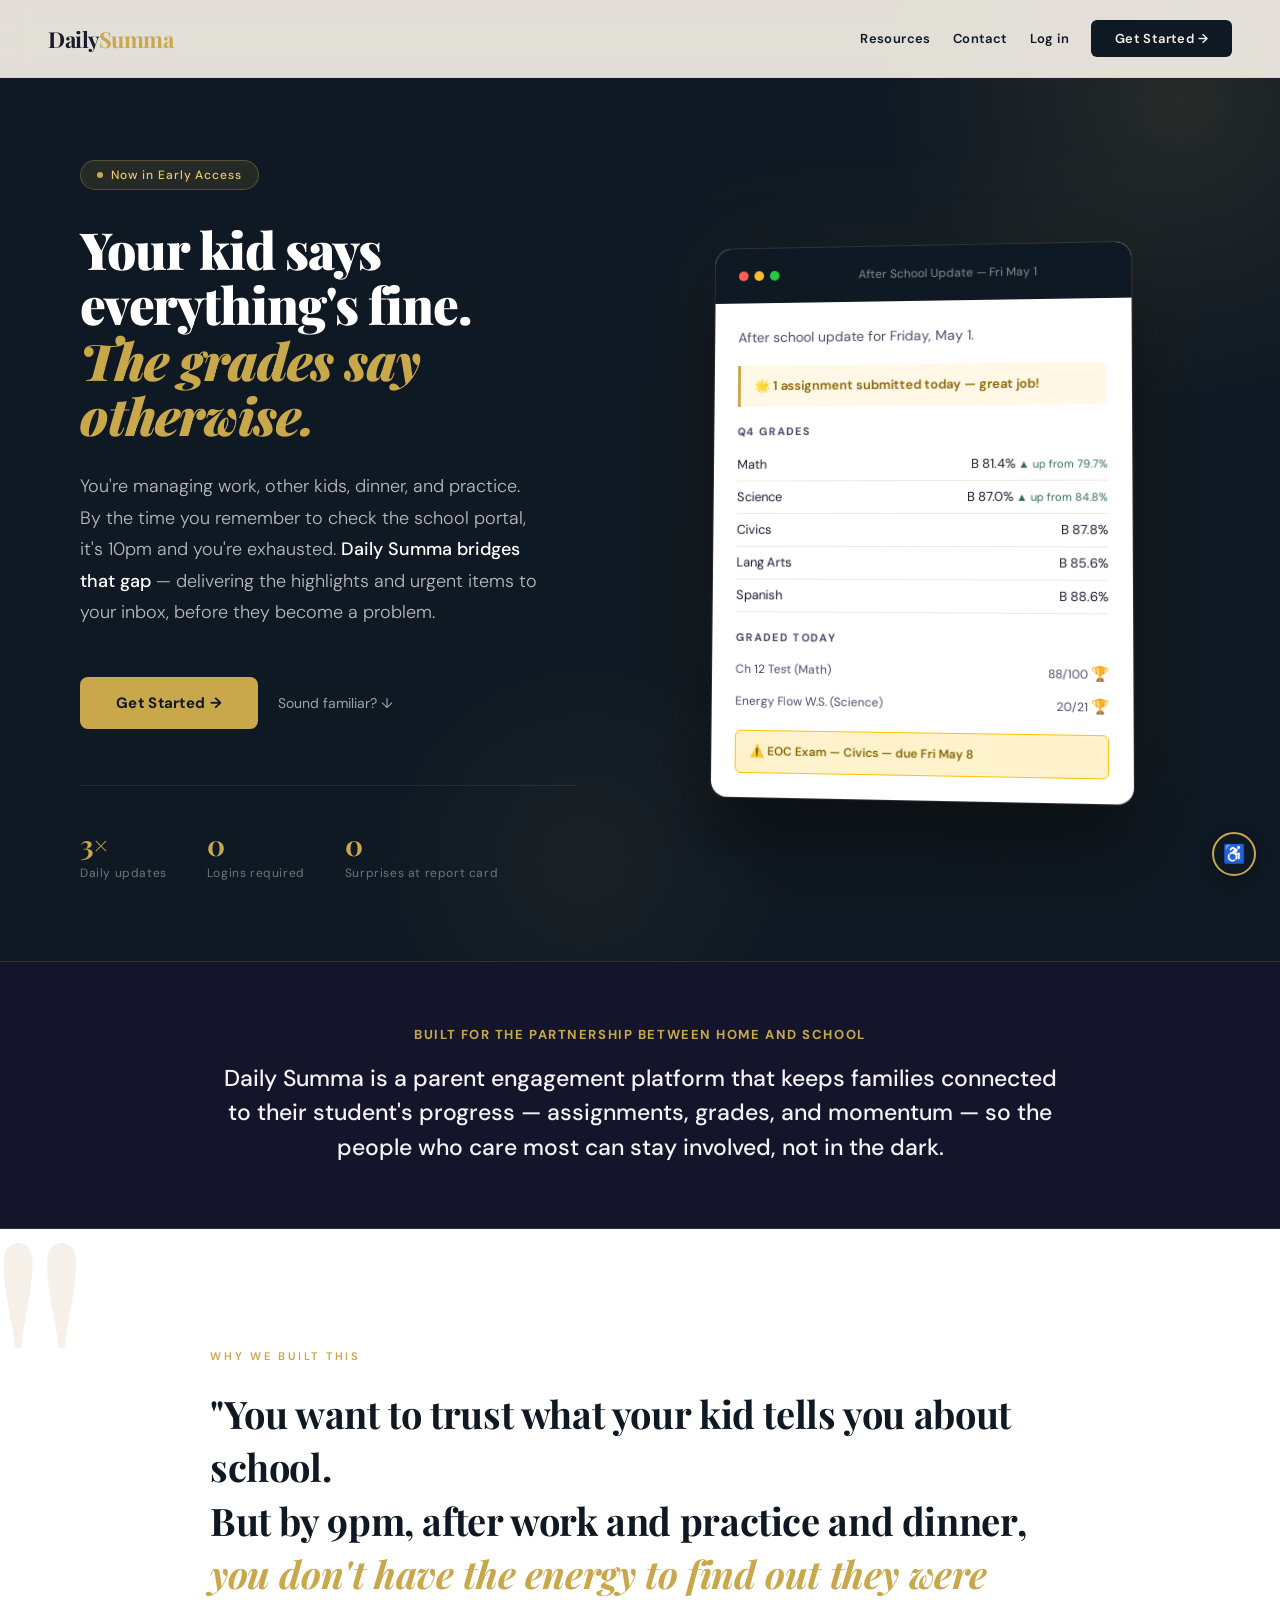
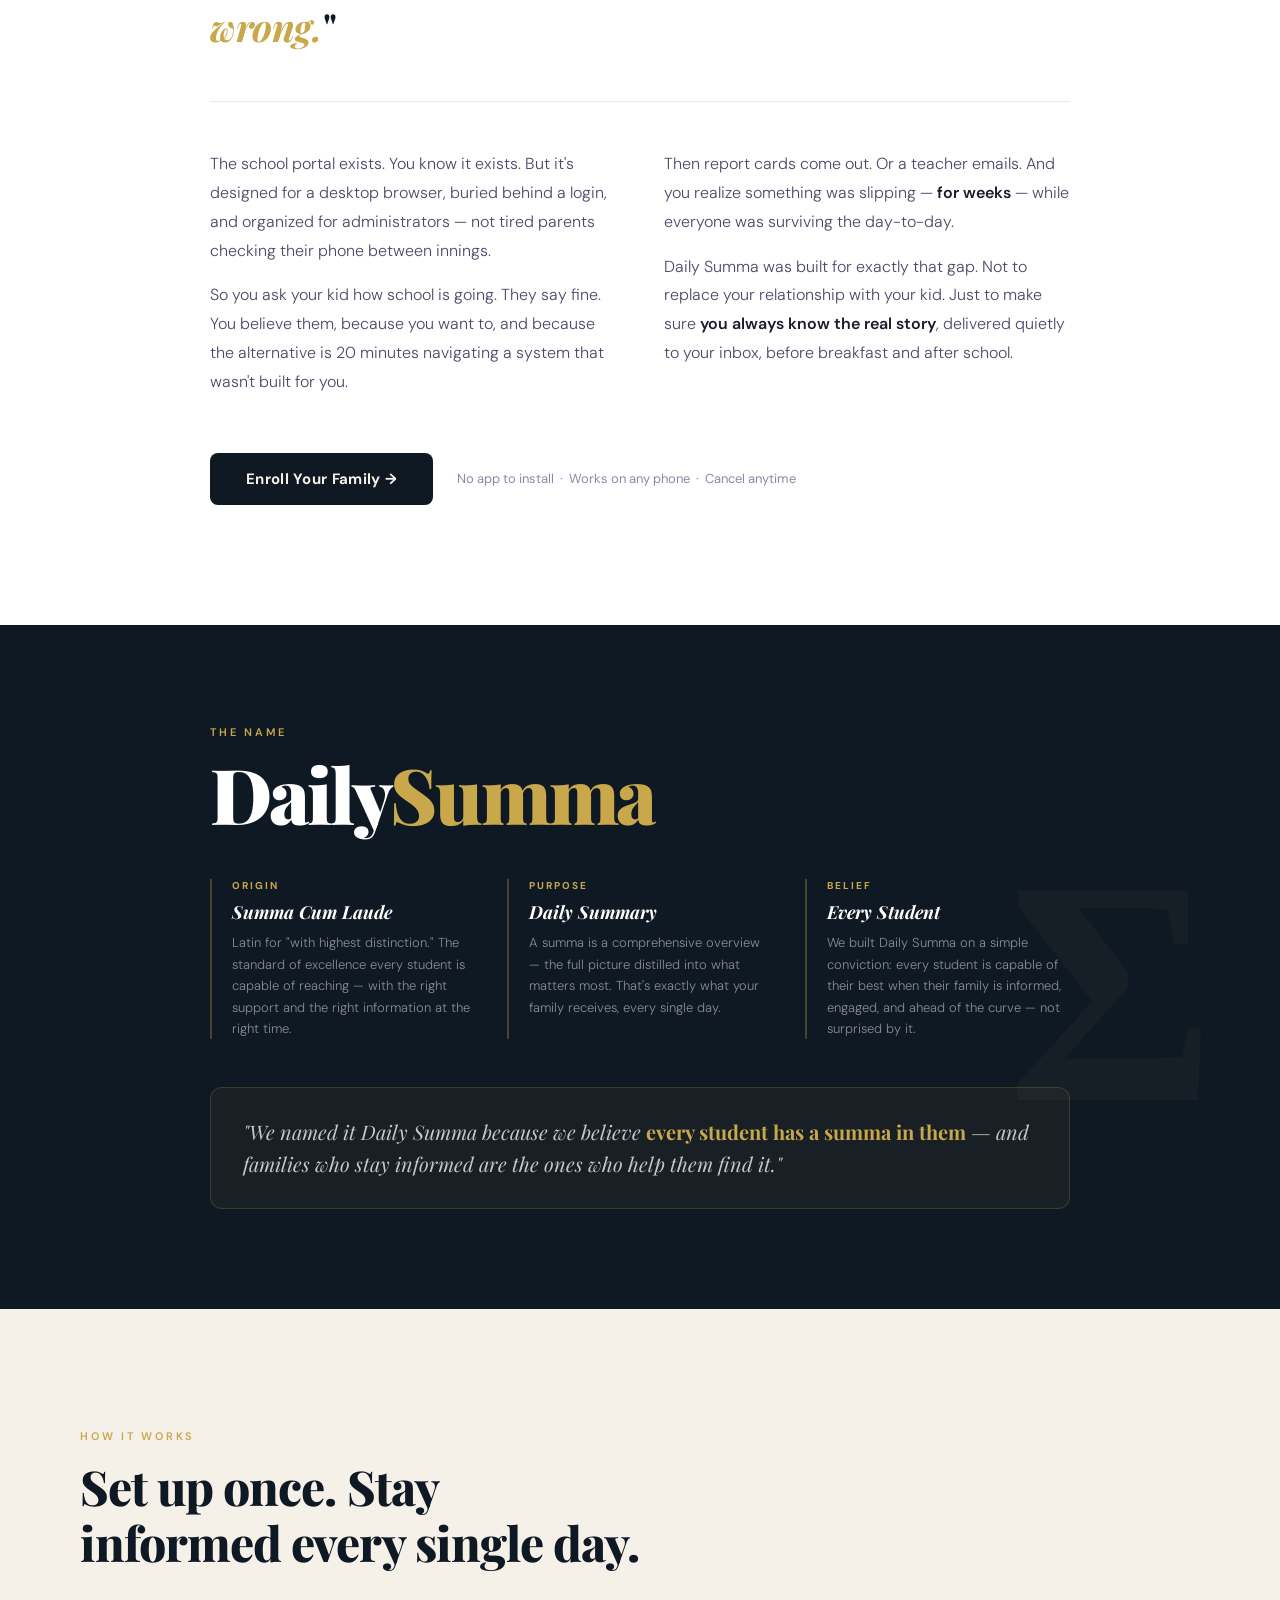
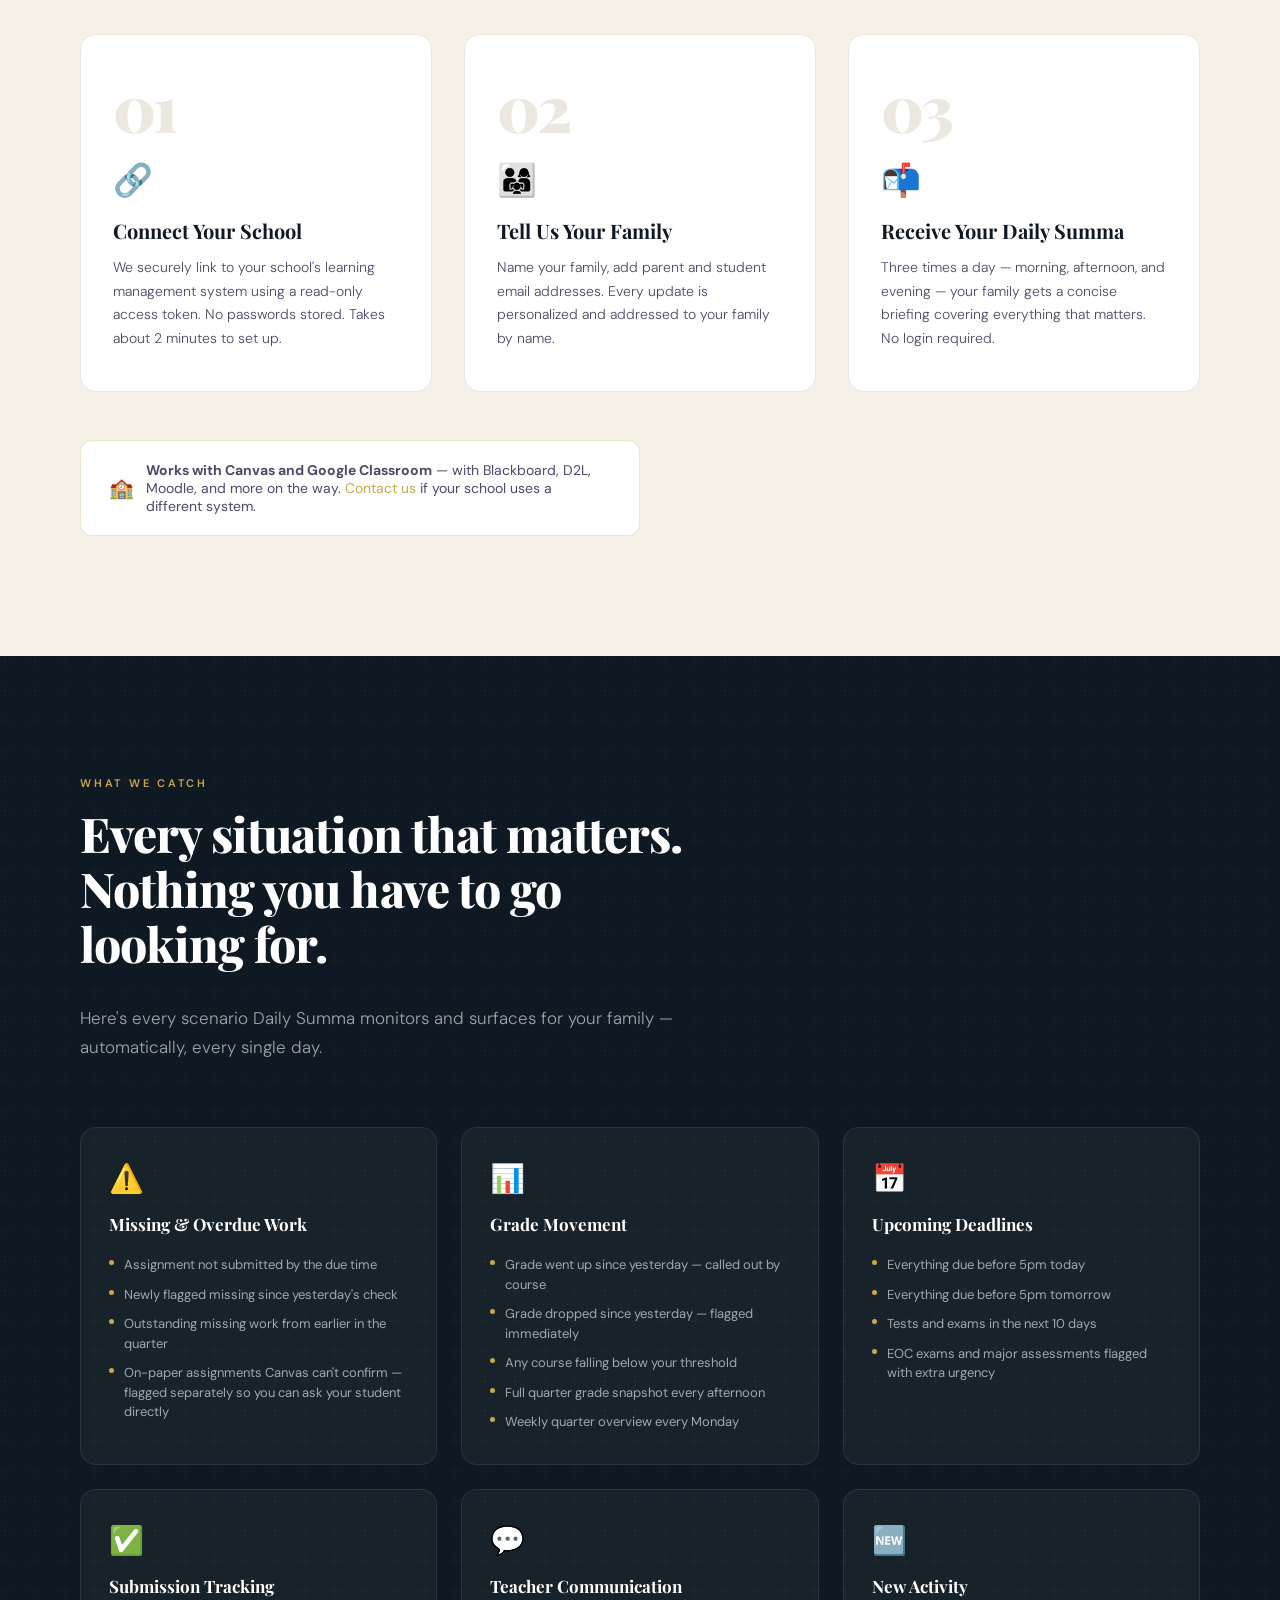
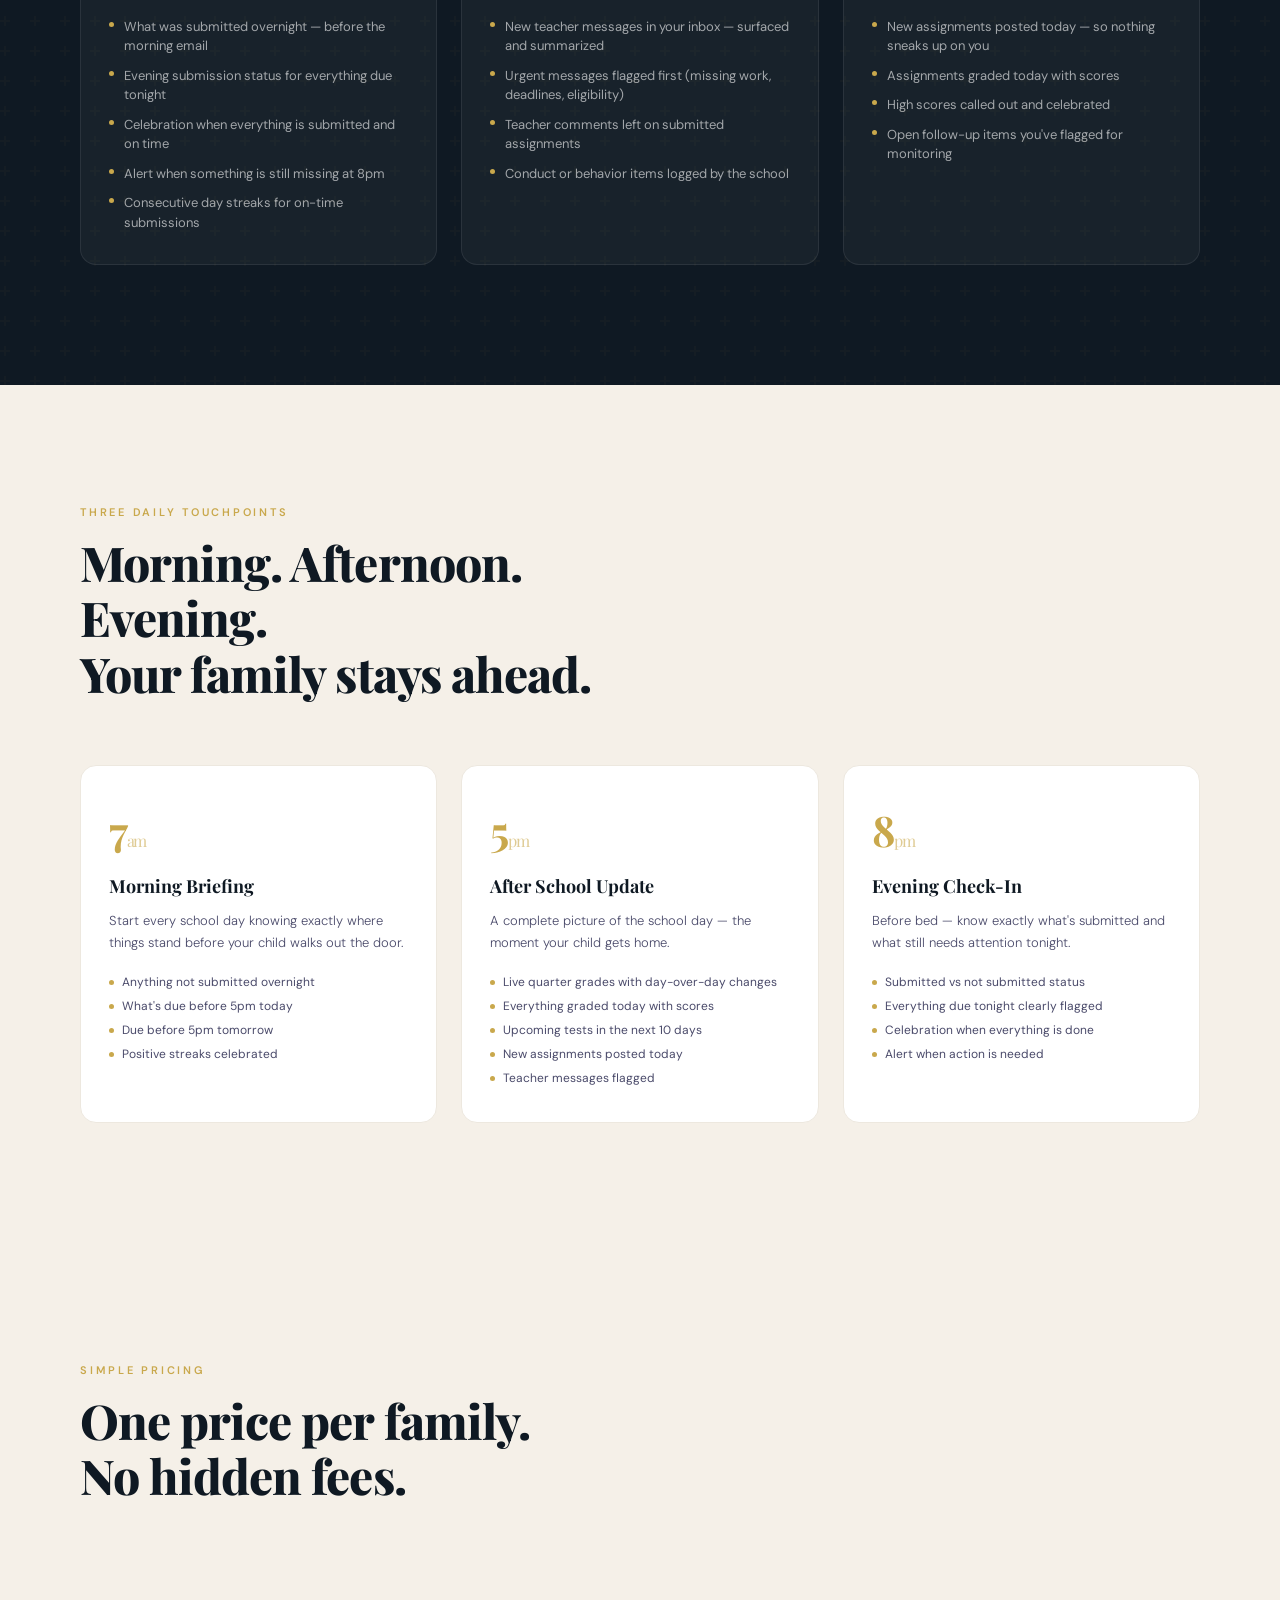
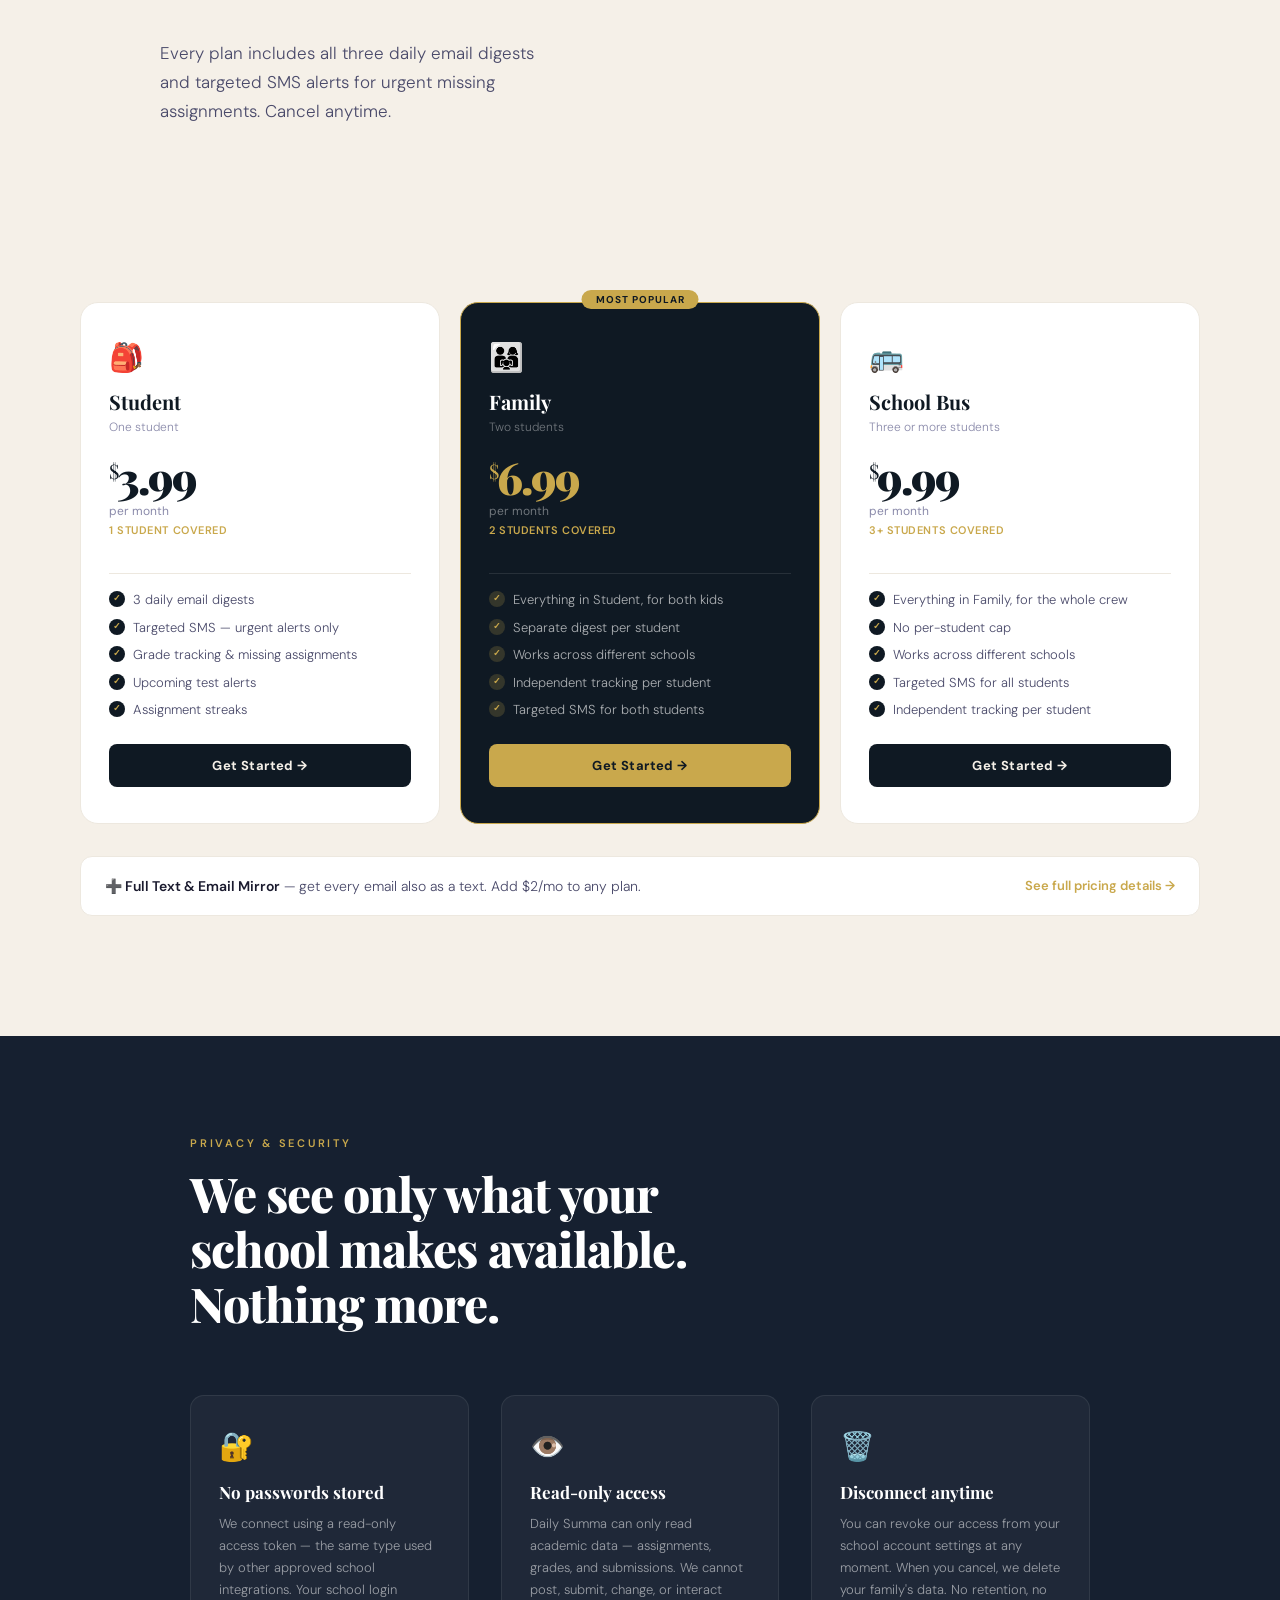
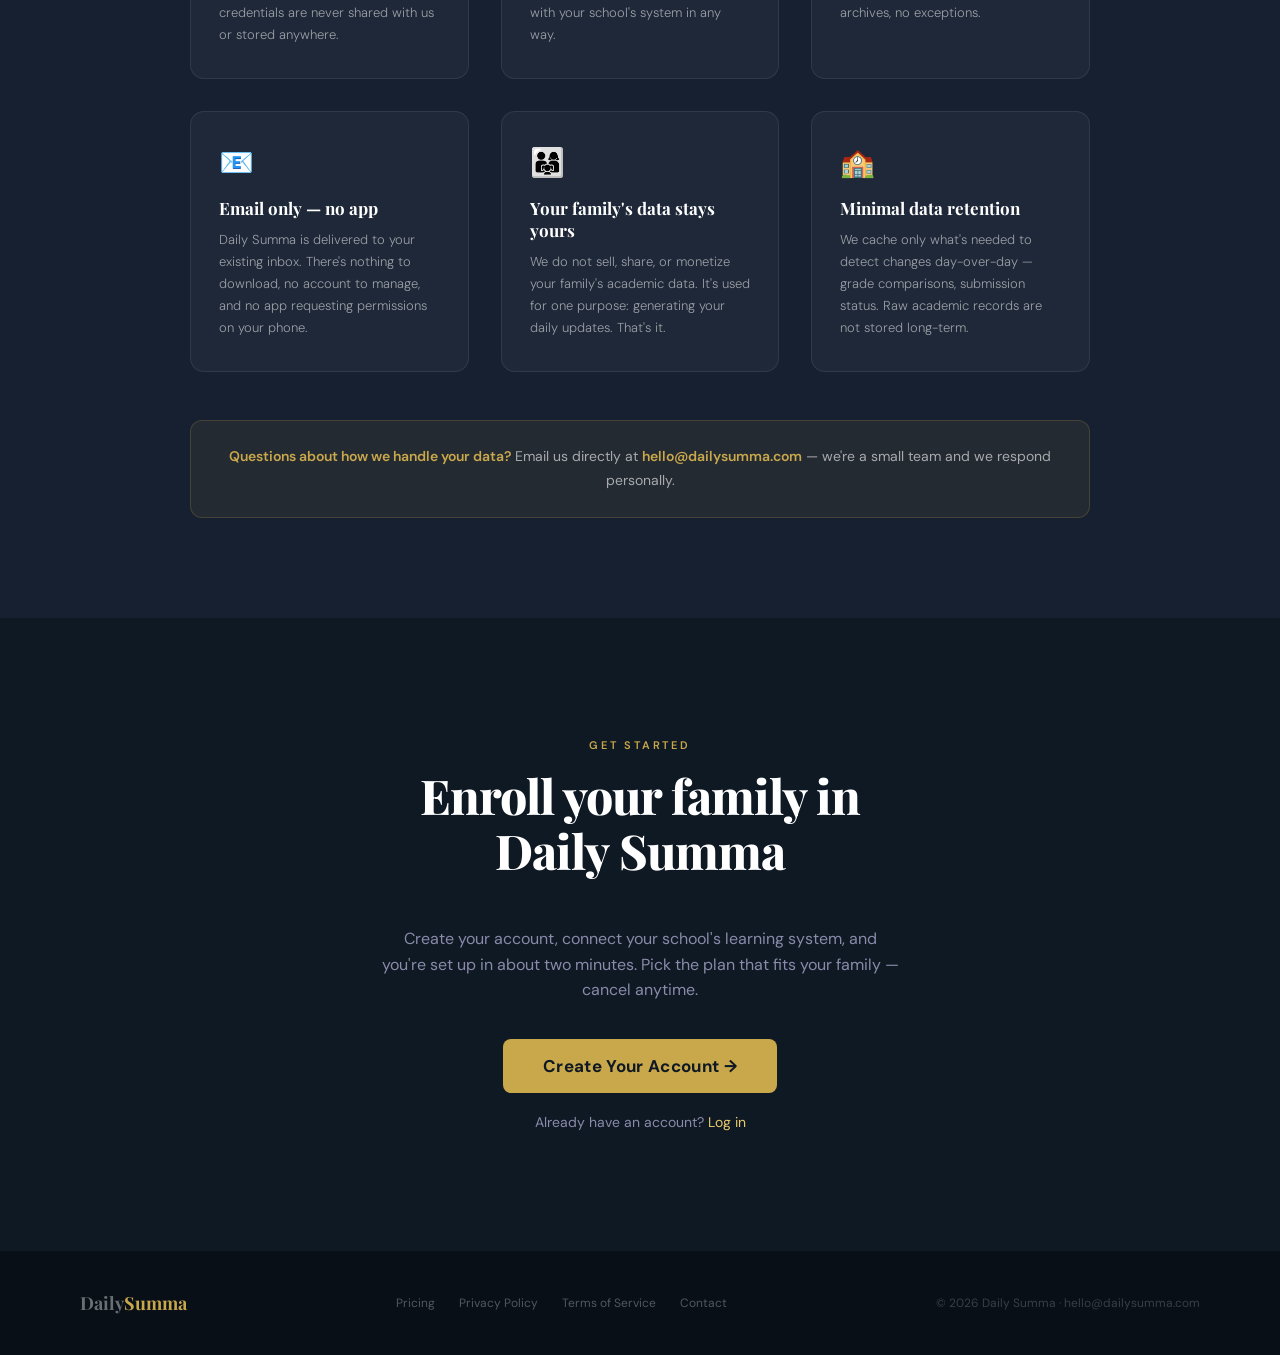
==== index.html @ 131df294 "Initial commit: marketing site + resources content library (homepage, pricing, legal, contact page, " ====
<!DOCTYPE html>
<html lang="en">
<head>
<meta charset="UTF-8">
<meta name="viewport" content="width=device-width, initial-scale=1.0">
<title>Daily Summa — Know what's happening at school. Before it becomes a problem.</title>
<link href="https://fonts.googleapis.com/css2?family=Playfair+Display:ital,wght@0,400;0,700;0,900;1,400;1,700&family=DM+Sans:wght@300;400;500;600&display=swap" rel="stylesheet">
<style>
  :root {
    --navy: #0f1923;
    --navy-mid: #162030;
    --gold: #c9a84c;
    --gold-light: #e8c96d;
    --gold-dim: #c9a84c20;
    --cream: #f5f0e8;
    --cream-dark: #ede8df;
    --text: #1a1a2e;
    --text-mid: #4a4a6a;
    --text-light: #8a8aaa;
    --white: #ffffff;
    --green: #2d6a4f;
    --green-light: #40916c;
  }

  * { margin: 0; padding: 0; box-sizing: border-box; }
  html { scroll-behavior: smooth; }
  body {
    font-family: 'DM Sans', sans-serif;
    background: var(--cream);
    color: var(--text);
    overflow-x: hidden;
  }

  /* ── NAV ── */
  nav {
    position: fixed;
    top: 0; left: 0; right: 0;
    z-index: 100;
    padding: 20px 48px;
    display: flex;
    align-items: center;
    justify-content: space-between;
    background: rgba(245,240,232,0.92);
    backdrop-filter: blur(12px);
    border-bottom: 1px solid rgba(201,168,76,0.2);
  }
  .nav-logo {
    font-family: 'Playfair Display', serif;
    font-size: 22px;
    font-weight: 700;
    color: var(--navy);
    letter-spacing: -0.02em;
  }
  .nav-logo span { color: var(--gold); }
  .nav-cta {
    background: var(--navy);
    color: var(--cream);
    padding: 10px 24px;
    border-radius: 6px;
    font-size: 13px;
    font-weight: 600;
    letter-spacing: 0.03em;
    text-decoration: none;
    transition: all 0.2s;
  }
  .nav-cta:hover { background: var(--gold); color: var(--navy); }
  .nav-actions { display: flex; align-items: center; gap: 22px; }
  .nav-login { color: var(--navy); text-decoration: none; font-size: 13px;
               font-weight: 600; letter-spacing: 0.03em; transition: color 0.2s; }
  .nav-login:hover { color: var(--gold); }

  /* ── HERO ── */
  .hero {
    min-height: 100vh;
    background: var(--navy);
    display: grid;
    grid-template-columns: 1fr 1fr;
    align-items: center;
    padding-top: 80px;
    position: relative;
    overflow: hidden;
  }
  .hero::before {
    content: '';
    position: absolute;
    top: -200px; right: -200px;
    width: 600px; height: 600px;
    background: radial-gradient(circle, rgba(201,168,76,0.12) 0%, transparent 70%);
    pointer-events: none;
  }
  .hero::after {
    content: '';
    position: absolute;
    bottom: -100px; left: 30%;
    width: 400px; height: 400px;
    background: radial-gradient(circle, rgba(201,168,76,0.06) 0%, transparent 70%);
    pointer-events: none;
  }
  .hero-left {
    padding: 80px 64px 80px 80px;
    position: relative;
    z-index: 1;
    animation: fadeInLeft 0.8s ease both;
  }
  .hero-badge {
    display: inline-flex;
    align-items: center;
    gap: 8px;
    background: var(--gold-dim);
    border: 1px solid rgba(201,168,76,0.3);
    border-radius: 100px;
    padding: 6px 16px;
    margin-bottom: 32px;
  }
  .hero-badge-dot {
    width: 6px; height: 6px;
    border-radius: 50%;
    background: var(--gold);
    animation: pulse 2s infinite;
  }
  .hero-badge span {
    font-size: 12px;
    color: var(--gold-light);
    font-weight: 500;
    letter-spacing: 0.08em;
  }
  .hero-headline {
    font-family: 'Playfair Display', serif;
    font-size: clamp(36px, 4vw, 56px);
    font-weight: 900;
    color: var(--white);
    line-height: 1.08;
    letter-spacing: -0.02em;
    margin-bottom: 28px;
  }
  .hero-headline em {
    font-style: italic;
    color: var(--gold);
  }
  .hero-sub {
    font-size: 18px;
    color: rgba(255,255,255,0.7);
    line-height: 1.75;
    margin-bottom: 48px;
    max-width: 460px;
    font-weight: 300;
  }
  .hero-sub strong {
    color: var(--white);
    font-weight: 500;
  }
  .hero-actions {
    display: flex;
    align-items: center;
    gap: 20px;
    flex-wrap: wrap;
  }
  .btn-primary {
    background: var(--gold);
    color: var(--navy);
    padding: 16px 36px;
    border-radius: 8px;
    font-size: 15px;
    font-weight: 700;
    text-decoration: none;
    transition: all 0.25s;
    letter-spacing: 0.02em;
    display: inline-block;
  }
  .btn-primary:hover {
    background: var(--gold-light);
    transform: translateY(-2px);
    box-shadow: 0 8px 32px rgba(201,168,76,0.4);
  }
  .btn-ghost {
    color: rgba(255,255,255,0.6);
    font-size: 14px;
    font-weight: 400;
    text-decoration: none;
    display: flex;
    align-items: center;
    gap: 6px;
    transition: color 0.2s;
  }
  .btn-ghost:hover { color: var(--white); }

  .hero-stats {
    display: flex;
    gap: 40px;
    margin-top: 56px;
    padding-top: 40px;
    border-top: 1px solid rgba(255,255,255,0.08);
  }
  .stat-number {
    font-family: 'Playfair Display', serif;
    font-size: 28px;
    font-weight: 700;
    color: var(--gold);
  }
  .stat-label {
    font-size: 12px;
    color: rgba(255,255,255,0.4);
    margin-top: 2px;
    letter-spacing: 0.05em;
  }

  /* Hero right - email mockup */
  .hero-right {
    padding: 80px 80px 80px 0;
    display: flex;
    align-items: center;
    justify-content: center;
    position: relative;
    z-index: 1;
    animation: fadeInRight 0.8s 0.2s ease both;
  }
  .email-mockup {
    background: var(--white);
    border-radius: 16px;
    overflow: hidden;
    box-shadow:
      0 0 0 1px rgba(255,255,255,0.1),
      0 40px 80px rgba(0,0,0,0.5),
      0 0 120px rgba(201,168,76,0.08);
    max-width: 420px;
    width: 100%;
    transform: perspective(1000px) rotateY(-4deg) rotateX(2deg);
    transition: transform 0.5s ease;
  }
  .email-mockup:hover {
    transform: perspective(1000px) rotateY(0deg) rotateX(0deg);
  }
  .email-header {
    background: var(--navy);
    padding: 20px 24px;
    display: flex;
    align-items: center;
    gap: 12px;
  }
  .email-dots { display: flex; gap: 6px; }
  .email-dot { width: 10px; height: 10px; border-radius: 50%; }
  .email-dot:nth-child(1) { background: #ff5f57; }
  .email-dot:nth-child(2) { background: #febc2e; }
  .email-dot:nth-child(3) { background: #28c840; }
  .email-subject {
    font-size: 12px;
    color: rgba(255,255,255,0.5);
    flex: 1;
    text-align: center;
  }
  .email-body {
    padding: 24px;
    font-size: 13px;
    line-height: 1.7;
    color: var(--text);
  }
  .email-greeting {
    font-size: 14px;
    color: var(--text-mid);
    margin-bottom: 16px;
  }
  .email-highlight {
    background: #fff8e7;
    border-left: 3px solid var(--gold);
    padding: 10px 14px;
    border-radius: 0 6px 6px 0;
    margin-bottom: 16px;
    font-weight: 600;
    font-size: 13px;
    color: #8a6500;
  }
  .email-section-title {
    font-weight: 700;
    font-size: 11px;
    letter-spacing: 0.12em;
    text-transform: uppercase;
    color: var(--text-mid);
    margin-bottom: 8px;
    margin-top: 16px;
  }
  .email-grade-row {
    display: flex;
    justify-content: space-between;
    align-items: center;
    padding: 5px 0;
    font-size: 13px;
    border-bottom: 1px solid var(--cream-dark);
  }
  .grade-up { color: #2d6a4f; font-size: 11px; }
  .grade-warn { color: #c0392b; font-size: 11px; }
  .email-assignment {
    display: flex;
    justify-content: space-between;
    padding: 4px 0;
    font-size: 12px;
    color: var(--text-mid);
  }
  .trophy { font-size: 14px; }
  .email-alert {
    background: #fff3cd;
    border: 1px solid #ffc107;
    border-radius: 6px;
    padding: 10px 14px;
    font-size: 12px;
    color: #856404;
    margin-top: 12px;
    font-weight: 600;
  }

  /* ── PARENT STORY ── */
  .story {
    padding: 120px 80px;
    background: var(--white);
    position: relative;
    overflow: hidden;
  }
  .story::before {
    content: '"';
    font-family: 'Playfair Display', serif;
    font-size: 400px;
    color: var(--cream);
    position: absolute;
    top: -60px;
    left: -20px;
    line-height: 1;
    pointer-events: none;
    z-index: 0;
  }
  .story-inner {
    max-width: 860px;
    margin: 0 auto;
    position: relative;
    z-index: 1;
  }
  .story-label {
    font-size: 11px;
    letter-spacing: 0.25em;
    text-transform: uppercase;
    color: var(--gold);
    font-weight: 600;
    margin-bottom: 24px;
  }
  .story-quote {
    font-family: 'Playfair Display', serif;
    font-size: clamp(24px, 3vw, 38px);
    font-weight: 700;
    color: var(--navy);
    line-height: 1.4;
    letter-spacing: -0.01em;
    margin-bottom: 40px;
  }
  .story-quote em {
    font-style: italic;
    color: var(--gold);
  }
  .story-body {
    display: grid;
    grid-template-columns: 1fr 1fr;
    gap: 48px;
    margin-top: 48px;
    padding-top: 48px;
    border-top: 1px solid var(--cream-dark);
  }
  .story-col p {
    font-size: 16px;
    color: var(--text-mid);
    line-height: 1.8;
    font-weight: 300;
  }
  .story-col p + p { margin-top: 16px; }
  .story-col strong { color: var(--text); font-weight: 600; }
  .story-cta {
    margin-top: 56px;
    display: flex;
    align-items: center;
    gap: 24px;
  }
  .btn-dark {
    background: var(--navy);
    color: var(--cream);
    padding: 16px 36px;
    border-radius: 8px;
    font-size: 15px;
    font-weight: 700;
    text-decoration: none;
    transition: all 0.25s;
    letter-spacing: 0.02em;
    display: inline-block;
  }
  .btn-dark:hover {
    background: var(--gold);
    color: var(--navy);
    transform: translateY(-2px);
  }
  .story-note {
    font-size: 13px;
    color: var(--text-light);
  }

  /* ── SKIP NAV (accessibility) ── */
  .skip-nav {
    position: absolute;
    top: -100px;
    left: 16px;
    background: var(--gold);
    color: var(--navy);
    padding: 10px 20px;
    border-radius: 6px;
    font-weight: 700;
    font-size: 14px;
    text-decoration: none;
    z-index: 9999;
    transition: top 0.2s;
  }
  .skip-nav:focus { top: 16px; }

  /* ── ACCESSIBILITY TOOLBAR ── */
  .a11y-toolbar {
    position: fixed;
    bottom: 24px;
    right: 24px;
    z-index: 200;
    display: flex;
    flex-direction: column;
    gap: 8px;
    align-items: flex-end;
  }
  .a11y-toggle {
    background: var(--navy);
    border: 2px solid var(--gold);
    color: var(--gold);
    width: 44px; height: 44px;
    border-radius: 50%;
    font-size: 18px;
    cursor: pointer;
    display: flex;
    align-items: center;
    justify-content: center;
    transition: all 0.2s;
    box-shadow: 0 4px 16px rgba(0,0,0,0.3);
  }
  .a11y-toggle:hover, .a11y-toggle:focus {
    background: var(--gold);
    color: var(--navy);
    outline: 3px solid var(--gold-light);
    outline-offset: 2px;
  }
  .a11y-panel {
    background: var(--white);
    border: 1px solid var(--cream-dark);
    border-radius: 12px;
    padding: 16px;
    box-shadow: 0 8px 32px rgba(0,0,0,0.15);
    display: none;
    flex-direction: column;
    gap: 10px;
    min-width: 200px;
  }
  .a11y-panel.open { display: flex; }
  .a11y-panel-title {
    font-size: 11px;
    font-weight: 700;
    letter-spacing: 0.1em;
    text-transform: uppercase;
    color: var(--text-mid);
    margin-bottom: 4px;
  }
  .a11y-btn {
    background: var(--cream);
    border: 1px solid var(--cream-dark);
    border-radius: 6px;
    padding: 8px 12px;
    font-size: 13px;
    font-family: 'DM Sans', sans-serif;
    color: var(--text);
    cursor: pointer;
    text-align: left;
    transition: all 0.2s;
    font-weight: 500;
  }
  .a11y-btn:hover, .a11y-btn:focus {
    background: var(--navy);
    color: var(--white);
    border-color: var(--navy);
    outline: 2px solid var(--gold);
    outline-offset: 1px;
  }
  body.large-text { font-size: 118%; }
  body.high-contrast {
    --gold: #f5c842;
    --gold-light: #f9da6e;
    --text-mid: #2a2a2a;
    --text-light: #555;
    filter: contrast(1.15);
  }

  /* ── SUMMA NAME SECTION ── */
  .summa-name {
    padding: 100px 80px;
    background: var(--navy);
    position: relative;
    overflow: hidden;
  }
  .summa-name::after {
    content: 'Σ';
    position: absolute;
    right: 5%;
    top: 50%;
    transform: translateY(-50%);
    font-family: 'Playfair Display', serif;
    font-size: 320px;
    font-weight: 900;
    color: rgba(201,168,76,0.04);
    pointer-events: none;
    line-height: 1;
  }
  .summa-inner {
    max-width: 860px;
    margin: 0 auto;
    position: relative;
    z-index: 1;
  }
  .summa-name .section-label { color: var(--gold); }
  .summa-wordmark {
    font-family: 'Playfair Display', serif;
    font-size: clamp(48px, 6vw, 88px);
    font-weight: 900;
    color: var(--white);
    letter-spacing: -0.03em;
    margin-bottom: 40px;
    line-height: 1;
  }
  .summa-wordmark span { color: var(--gold); }
  .summa-pillars {
    display: grid;
    grid-template-columns: repeat(3, 1fr);
    gap: 32px;
    margin-top: 48px;
  }
  .summa-pillar {
    border-left: 2px solid rgba(201,168,76,0.3);
    padding-left: 20px;
  }
  .summa-pillar-label {
    font-size: 10px;
    font-weight: 700;
    letter-spacing: 0.2em;
    text-transform: uppercase;
    color: var(--gold);
    margin-bottom: 8px;
  }
  .summa-pillar-title {
    font-family: 'Playfair Display', serif;
    font-size: 18px;
    font-weight: 700;
    color: var(--white);
    margin-bottom: 8px;
    font-style: italic;
  }
  .summa-pillar-desc {
    font-size: 13px;
    color: rgba(255,255,255,0.5);
    line-height: 1.65;
    font-weight: 300;
  }
  .summa-belief {
    margin-top: 48px;
    padding: 28px 32px;
    border: 1px solid rgba(201,168,76,0.2);
    border-radius: 12px;
    background: rgba(201,168,76,0.05);
  }
  .summa-belief p {
    font-family: 'Playfair Display', serif;
    font-size: clamp(16px, 2vw, 20px);
    font-style: italic;
    color: rgba(255,255,255,0.75);
    line-height: 1.6;
  }
  .summa-belief p strong { color: var(--gold); font-style: normal; }

  /* ── HOW IT WORKS ── */
  .how {
    padding: 120px 80px;
    background: var(--cream);
    position: relative;
  }
  .section-label {
    font-size: 11px;
    letter-spacing: 0.25em;
    text-transform: uppercase;
    color: var(--gold);
    font-weight: 600;
    margin-bottom: 16px;
  }
  .section-title {
    font-family: 'Playfair Display', serif;
    font-size: clamp(32px, 4vw, 48px);
    font-weight: 800;
    color: var(--navy);
    line-height: 1.15;
    letter-spacing: -0.02em;
    max-width: 560px;
    margin-bottom: 64px;
  }
  .how-grid {
    display: grid;
    grid-template-columns: repeat(3, 1fr);
    gap: 32px;
  }
  .how-card {
    background: var(--white);
    border-radius: 16px;
    padding: 40px 32px;
    position: relative;
    border: 1px solid var(--cream-dark);
    transition: all 0.3s;
  }
  .how-card:hover {
    transform: translateY(-4px);
    box-shadow: 0 20px 60px rgba(15,25,35,0.1);
    border-color: var(--gold);
  }
  .how-number {
    font-family: 'Playfair Display', serif;
    font-size: 64px;
    font-weight: 900;
    color: var(--cream-dark);
    line-height: 1;
    margin-bottom: 20px;
    letter-spacing: -0.04em;
  }
  .how-icon { font-size: 32px; margin-bottom: 16px; display: block; }
  .how-title {
    font-family: 'Playfair Display', serif;
    font-size: 20px;
    font-weight: 700;
    color: var(--navy);
    margin-bottom: 12px;
  }
  .how-desc {
    font-size: 14px;
    color: var(--text-mid);
    line-height: 1.7;
    font-weight: 300;
  }
  .how-note {
    margin-top: 48px;
    padding: 20px 28px;
    background: var(--white);
    border: 1px solid rgba(201,168,76,0.3);
    border-radius: 12px;
    font-size: 14px;
    color: var(--text-mid);
    display: flex;
    align-items: center;
    gap: 12px;
    max-width: 560px;
  }
  .how-note-icon { font-size: 20px; flex-shrink: 0; }

  /* ── SCENARIOS ── */
  .scenarios {
    padding: 120px 80px;
    background: var(--navy);
    position: relative;
    overflow: hidden;
  }
  .scenarios::before {
    content: '';
    position: absolute;
    top: 0; left: 0; right: 0; bottom: 0;
    background: url("data:image/svg+xml,%3Csvg width='60' height='60' viewBox='0 0 60 60' xmlns='http://www.w3.org/2000/svg'%3E%3Cg fill='none' fill-rule='evenodd'%3E%3Cg fill='%23c9a84c' fill-opacity='0.03'%3E%3Cpath d='M36 34v-4h-2v4h-4v2h4v4h2v-4h4v-2h-4zm0-30V0h-2v4h-4v2h4v4h2V6h4V4h-4zM6 34v-4H4v4H0v2h4v4h2v-4h4v-2H6zM6 4V0H4v4H0v2h4v4h2V6h4V4H6z'/%3E%3C/g%3E%3C/g%3E%3C/svg%3E");
    pointer-events: none;
  }
  .scenarios .section-label { color: var(--gold); }
  .scenarios .section-title { color: var(--white); max-width: 640px; }

  .scenarios-intro {
    font-size: 17px;
    color: rgba(255,255,255,0.6);
    line-height: 1.75;
    max-width: 600px;
    font-weight: 300;
    margin-bottom: 64px;
    margin-top: -32px;
  }

  .scenarios-grid {
    display: grid;
    grid-template-columns: repeat(3, 1fr);
    gap: 24px;
  }
  .scenario-group {
    background: rgba(255,255,255,0.04);
    border: 1px solid rgba(255,255,255,0.08);
    border-radius: 16px;
    padding: 32px 28px;
    transition: all 0.3s;
  }
  .scenario-group:hover {
    background: rgba(255,255,255,0.07);
    border-color: rgba(201,168,76,0.3);
    transform: translateY(-3px);
  }
  .scenario-group-icon { font-size: 28px; margin-bottom: 16px; display: block; }
  .scenario-group-title {
    font-family: 'Playfair Display', serif;
    font-size: 17px;
    font-weight: 700;
    color: var(--white);
    margin-bottom: 20px;
    line-height: 1.3;
  }
  .scenario-list {
    display: flex;
    flex-direction: column;
    gap: 10px;
  }
  .scenario-item {
    display: flex;
    align-items: flex-start;
    gap: 10px;
    font-size: 13px;
    color: rgba(255,255,255,0.6);
    line-height: 1.5;
  }
  .scenario-dot {
    width: 5px; height: 5px;
    border-radius: 50%;
    background: var(--gold);
    flex-shrink: 0;
    margin-top: 5px;
  }

  /* ── THREE EMAILS ── */
  .emails-section {
    padding: 120px 80px;
    background: var(--cream);
    position: relative;
    overflow: hidden;
  }
  .emails-section .section-label { color: var(--gold); }
  .emails-section .section-title { color: var(--navy); }
  .emails-grid {
    display: grid;
    grid-template-columns: repeat(3, 1fr);
    gap: 24px;
    margin-top: 64px;
  }
  .email-card {
    background: var(--white);
    border: 1px solid var(--cream-dark);
    border-radius: 16px;
    padding: 36px 28px;
    transition: all 0.3s;
    position: relative;
    overflow: hidden;
  }
  .email-card::before {
    content: '';
    position: absolute;
    top: 0; left: 0; right: 0;
    height: 3px;
    background: var(--gold);
    transform: scaleX(0);
    transition: transform 0.3s;
  }
  .email-card:hover::before { transform: scaleX(1); }
  .email-card:hover {
    box-shadow: 0 20px 60px rgba(15,25,35,0.1);
    border-color: var(--gold);
    transform: translateY(-4px);
  }
  .email-time {
    font-family: 'Playfair Display', serif;
    font-size: 42px;
    font-weight: 700;
    color: var(--gold);
    letter-spacing: -0.03em;
    margin-bottom: 4px;
  }
  .email-ampm {
    font-size: 16px;
    color: rgba(201,168,76,0.6);
    font-weight: 400;
  }
  .email-card-title {
    font-family: 'Playfair Display', serif;
    font-size: 18px;
    font-weight: 700;
    color: var(--navy);
    margin: 16px 0 12px;
  }
  .email-card-desc {
    font-size: 13px;
    color: var(--text-mid);
    line-height: 1.7;
    font-weight: 300;
  }
  .email-features {
    margin-top: 20px;
    display: flex;
    flex-direction: column;
    gap: 8px;
  }
  .email-feature {
    display: flex;
    align-items: center;
    gap: 8px;
    font-size: 12px;
    color: var(--text-mid);
  }
  .feature-dot {
    width: 5px; height: 5px;
    border-radius: 50%;
    background: var(--gold);
    flex-shrink: 0;
  }

  /* ── TRUST ── */
  .trust {
    padding: 100px 80px;
    background: var(--navy-mid);
    position: relative;
  }
  .trust-inner {
    max-width: 900px;
    margin: 0 auto;
  }
  .trust .section-label { color: var(--gold); }
  .trust .section-title { color: var(--white); }
  .trust-grid {
    display: grid;
    grid-template-columns: repeat(3, 1fr);
    gap: 32px;
    margin-top: 56px;
  }
  .trust-item {
    padding: 32px 28px;
    background: rgba(255,255,255,0.04);
    border: 1px solid rgba(255,255,255,0.08);
    border-radius: 14px;
  }
  .trust-icon { font-size: 28px; margin-bottom: 16px; display: block; }
  .trust-title {
    font-family: 'Playfair Display', serif;
    font-size: 17px;
    font-weight: 700;
    color: var(--white);
    margin-bottom: 10px;
  }
  .trust-desc {
    font-size: 13px;
    color: rgba(255,255,255,0.55);
    line-height: 1.7;
    font-weight: 300;
  }
  .trust-footer {
    margin-top: 48px;
    padding: 24px 32px;
    background: rgba(201,168,76,0.08);
    border: 1px solid rgba(201,168,76,0.2);
    border-radius: 12px;
    font-size: 14px;
    color: rgba(255,255,255,0.6);
    line-height: 1.7;
    text-align: center;
  }
  .trust-footer strong { color: var(--gold); font-weight: 600; }

  /* ── PRICING ── */
  .pricing {
    padding: 120px 80px;
    background: var(--cream);
    text-align: center;
  }
  .pricing-card {
    background: var(--white);
    border-radius: 24px;
    padding: 60px 48px;
    max-width: 480px;
    margin: 64px auto 0;
    border: 1px solid var(--cream-dark);
    box-shadow: 0 20px 60px rgba(15,25,35,0.08);
    position: relative;
    overflow: hidden;
  }
  .pricing-card::before {
    content: '';
    position: absolute;
    top: 0; left: 0; right: 0;
    height: 4px;
    background: linear-gradient(90deg, var(--gold), var(--gold-light));
  }
  .pricing-badge {
    display: inline-block;
    background: var(--gold-dim);
    border: 1px solid rgba(201,168,76,0.3);
    color: #8a6500;
    font-size: 11px;
    font-weight: 700;
    letter-spacing: 0.12em;
    text-transform: uppercase;
    padding: 6px 16px;
    border-radius: 100px;
    margin-bottom: 24px;
  }
  .pricing-amount {
    font-family: 'Playfair Display', serif;
    font-size: 72px;
    font-weight: 900;
    color: var(--navy);
    letter-spacing: -0.04em;
    line-height: 1;
  }
  .pricing-amount sup {
    font-size: 28px;
    vertical-align: super;
    font-weight: 400;
  }
  .pricing-period {
    font-size: 14px;
    color: var(--text-light);
    margin-top: 8px;
  }
  .pricing-note {
    font-size: 13px;
    color: var(--gold);
    font-weight: 600;
    margin-top: 4px;
  }
  .pricing-divider {
    height: 1px;
    background: var(--cream-dark);
    margin: 32px 0;
  }
  .pricing-features {
    text-align: left;
    display: flex;
    flex-direction: column;
    gap: 14px;
    margin-bottom: 40px;
  }
  .pricing-feature {
    display: flex;
    align-items: flex-start;
    gap: 12px;
    font-size: 14px;
    color: var(--text-mid);
    line-height: 1.5;
  }
  .check {
    width: 20px; height: 20px;
    background: var(--navy);
    border-radius: 50%;
    display: flex;
    align-items: center;
    justify-content: center;
    flex-shrink: 0;
    margin-top: 1px;
  }
  .check::after {
    content: '✓';
    color: var(--gold);
    font-size: 11px;
    font-weight: 700;
  }
  .btn-enroll {
    display: block;
    background: var(--navy);
    color: var(--cream);
    padding: 18px 40px;
    border-radius: 10px;
    font-size: 15px;
    font-weight: 700;
    text-decoration: none;
    text-align: center;
    transition: all 0.25s;
    letter-spacing: 0.03em;
  }
  .btn-enroll:hover {
    background: var(--gold);
    color: var(--navy);
    transform: translateY(-2px);
    box-shadow: 0 8px 32px rgba(201,168,76,0.3);
  }
  .pricing-guarantee {
    font-size: 12px;
    color: var(--text-light);
    margin-top: 16px;
  }

  /* ── ENROLL FORM ── */
  .enroll {
    padding: 120px 80px;
    background: var(--navy);
    position: relative;
  }
  .enroll-inner { max-width: 680px; margin: 0 auto; }
  .enroll .section-label { color: var(--gold); text-align: center; }
  .enroll .section-title { color: var(--white); text-align: center; margin: 0 auto 48px; }
  .form-grid {
    display: grid;
    grid-template-columns: 1fr 1fr;
    gap: 16px;
  }
  .form-group {
    display: flex;
    flex-direction: column;
    gap: 6px;
  }
  .form-group.full { grid-column: 1 / -1; }
  label {
    font-size: 11px;
    font-weight: 600;
    letter-spacing: 0.12em;
    text-transform: uppercase;
    color: rgba(255,255,255,0.5);
  }
  input, select, textarea {
    background: rgba(255,255,255,0.06);
    border: 1px solid rgba(255,255,255,0.1);
    border-radius: 8px;
    padding: 13px 16px;
    color: var(--white);
    font-family: 'DM Sans', sans-serif;
    font-size: 14px;
    outline: none;
    transition: border-color 0.2s;
    width: 100%;
  }
  input::placeholder, textarea::placeholder { color: rgba(255,255,255,0.25); }
  input:focus, select:focus, textarea:focus { border-color: var(--gold); }
  select option { background: var(--navy); color: var(--white); }

  .token-help {
    background: rgba(201,168,76,0.08);
    border: 1px solid rgba(201,168,76,0.2);
    border-radius: 8px;
    padding: 14px 16px;
    margin-top: 8px;
  }
  .token-help-title {
    font-size: 11px;
    font-weight: 700;
    letter-spacing: 0.1em;
    text-transform: uppercase;
    color: var(--gold);
    margin-bottom: 8px;
  }
  .token-steps {
    list-style: none;
    display: flex;
    flex-direction: column;
    gap: 4px;
  }
  .token-steps li {
    font-size: 12px;
    color: rgba(255,255,255,0.5);
    display: flex;
    gap: 8px;
    align-items: flex-start;
  }
  .token-steps li::before {
    content: attr(data-step);
    color: var(--gold);
    font-weight: 700;
    flex-shrink: 0;
  }
  .family-name-field {
    grid-column: 1 / -1;
    background: rgba(201,168,76,0.05);
    border: 1px solid rgba(201,168,76,0.2);
    border-radius: 12px;
    padding: 20px;
  }
  .family-name-label {
    font-size: 11px;
    font-weight: 700;
    letter-spacing: 0.12em;
    text-transform: uppercase;
    color: var(--gold);
    margin-bottom: 6px;
    display: block;
  }
  .family-name-hint {
    font-size: 12px;
    color: rgba(255,255,255,0.35);
    margin-bottom: 10px;
  }
  .btn-submit {
    width: 100%;
    background: var(--gold);
    color: var(--navy);
    border: none;
    padding: 18px 40px;
    border-radius: 10px;
    font-family: 'DM Sans', sans-serif;
    font-size: 15px;
    font-weight: 700;
    cursor: pointer;
    transition: all 0.25s;
    letter-spacing: 0.03em;
    margin-top: 8px;
  }
  .btn-submit:hover {
    background: var(--gold-light);
    transform: translateY(-2px);
    box-shadow: 0 8px 32px rgba(201,168,76,0.4);
  }
  .form-footer {
    text-align: center;
    font-size: 12px;
    color: rgba(255,255,255,0.3);
    margin-top: 16px;
  }

  /* ── TOKEN REFRESH ── */
  .token-refresh {
    padding: 80px 80px;
    background: var(--cream);
  }
  .token-refresh-inner {
    max-width: 560px;
    margin: 0 auto;
    background: var(--white);
    border: 1px solid var(--cream-dark);
    border-radius: 16px;
    padding: 48px 40px;
    box-shadow: 0 8px 32px rgba(15,25,35,0.06);
  }
  .token-refresh .section-label { color: var(--gold); }
  .token-refresh-title {
    font-family: 'Playfair Display', serif;
    font-size: 26px;
    font-weight: 700;
    color: var(--navy);
    margin-bottom: 8px;
    letter-spacing: -0.01em;
  }
  .token-refresh-desc {
    font-size: 14px;
    color: var(--text-mid);
    line-height: 1.7;
    margin-bottom: 32px;
    font-weight: 300;
  }
  .token-refresh label {
    color: var(--text-mid);
  }
  .token-refresh input {
    background: var(--cream);
    border: 1px solid var(--cream-dark);
    color: var(--text);
  }
  .token-refresh input::placeholder { color: var(--text-light); }
  .token-refresh input:focus { border-color: var(--gold); background: var(--white); }
  .btn-refresh {
    width: 100%;
    background: var(--navy);
    color: var(--cream);
    border: none;
    padding: 15px 32px;
    border-radius: 8px;
    font-family: 'DM Sans', sans-serif;
    font-size: 14px;
    font-weight: 700;
    cursor: pointer;
    transition: all 0.25s;
    letter-spacing: 0.02em;
    margin-top: 8px;
  }
  .btn-refresh:hover {
    background: var(--gold);
    color: var(--navy);
  }
  .refresh-footer {
    text-align: center;
    font-size: 12px;
    color: var(--text-light);
    margin-top: 12px;
  }

  /* ── FOOTER ── */
  footer {
    padding: 40px 80px;
    background: #080f17;
    display: flex;
    align-items: center;
    justify-content: space-between;
  }
  .footer-logo {
    font-family: 'Playfair Display', serif;
    font-size: 18px;
    font-weight: 700;
    color: rgba(255,255,255,0.4);
  }
  .footer-logo span { color: var(--gold); }
  .footer-text {
    font-size: 12px;
    color: rgba(255,255,255,0.2);
  }

  /* ── ANIMATIONS ── */
  @keyframes fadeInLeft {
    from { opacity: 0; transform: translateX(-40px); }
    to { opacity: 1; transform: translateX(0); }
  }
  @keyframes fadeInRight {
    from { opacity: 0; transform: translateX(40px); }
    to { opacity: 1; transform: translateX(0); }
  }
  @keyframes pulse {
    0%, 100% { opacity: 1; transform: scale(1); }
    50% { opacity: 0.6; transform: scale(0.8); }
  }

  /* ── RESPONSIVE ── */
  @media (max-width: 1024px) {
    .hero { grid-template-columns: 1fr; min-height: auto; }
    .hero-right { display: none; }
    .hero-left { padding: 60px 40px; }
    .how-grid, .emails-grid, .scenarios-grid, .trust-grid { grid-template-columns: 1fr; }
    .story-body { grid-template-columns: 1fr; gap: 24px; }
    .summa-name { padding: 64px 40px; }
    .summa-pillars { grid-template-columns: 1fr; gap: 24px; }
    .token-refresh { padding: 64px 24px; }
    .token-refresh-inner { padding: 32px 24px; }
    .a11y-toolbar { bottom: 16px; right: 16px; }
    .how, .emails-section, .pricing, .enroll, .scenarios, .trust, .story { padding: 80px 40px; }
    nav { padding: 16px 24px; }
    footer { padding: 32px 40px; flex-direction: column; gap: 12px; text-align: center; }
    .form-grid { grid-template-columns: 1fr; }
    .form-group.full { grid-column: 1; }
    .family-name-field { grid-column: 1; }
  }

  @media (max-width: 768px) {
    nav { padding: 14px 20px; }
    .nav-logo { font-size: 18px; }
    .nav-cta { padding: 8px 16px; font-size: 12px; }
    .hero { grid-template-columns: 1fr; min-height: auto; padding-top: 70px; }
    .hero-left { padding: 48px 24px 40px; }
    .hero-headline { font-size: 32px; }
    .hero-sub { font-size: 15px; }
    .hero-right { display: none; }
    .hero-stats { gap: 24px; flex-wrap: wrap; }
    .stat-number { font-size: 24px; }
    .story { padding: 64px 24px; }
    .story::before { font-size: 200px; }
    .story-body { grid-template-columns: 1fr; }
    .story-cta { flex-direction: column; align-items: flex-start; }
    .how { padding: 64px 24px; }
    .how-grid { grid-template-columns: 1fr; gap: 20px; }
    .how-card { padding: 28px 24px; }
    .how-number { font-size: 48px; }
    .how-note { flex-direction: column; }
    .scenarios { padding: 64px 24px; }
    .scenarios-grid { grid-template-columns: 1fr; gap: 16px; }
    .emails-section { padding: 64px 24px; }
    .emails-grid { grid-template-columns: 1fr; gap: 16px; }
    .email-card { padding: 28px 24px; }
    .email-time { font-size: 36px; }
    .trust { padding: 64px 24px; }
    .trust-grid { grid-template-columns: 1fr; gap: 16px; }
    .pricing { padding: 64px 24px; }
    .pricing-card { padding: 40px 24px; }
    .pricing-amount { font-size: 56px; }
    .enroll { padding: 64px 24px; }
    .form-grid { grid-template-columns: 1fr; gap: 14px; }
    .form-group.full { grid-column: 1; }
    .family-name-field { grid-column: 1; }
    .section-title { font-size: 28px; }
    footer { padding: 28px 24px; flex-direction: column; gap: 8px; text-align: center; }
    .hero-actions { flex-direction: column; align-items: flex-start; gap: 14px; }
    .btn-primary { width: 100%; text-align: center; }
  }

  /* ── PRICING SECTION ── */
  .pricing-section {
    padding: 120px 80px;
    background: var(--cream);
  }
  .pricing-section .section-label { color: var(--gold); }
  .pricing-section .section-title { color: var(--navy); margin-bottom: 16px; }
  .pricing-section .section-sub {
    font-size: 17px; color: var(--text-mid); font-weight: 300;
    line-height: 1.7; max-width: 560px; margin-bottom: 56px;
  }
  .pricing-plans {
    display: grid; grid-template-columns: repeat(3, 1fr); gap: 20px;
    margin-bottom: 32px;
  }
  .pricing-plan {
    background: var(--white); border: 1px solid var(--cream-dark);
    border-radius: 18px; padding: 36px 28px;
    position: relative; transition: all 0.3s;
    display: flex; flex-direction: column;
  }
  .pricing-plan:hover { transform: translateY(-4px); box-shadow: 0 20px 56px rgba(15,25,35,0.1); border-color: rgba(201,168,76,0.3); }
  .pricing-plan.featured { background: var(--navy); border-color: var(--gold); }
  .pricing-plan.featured:hover { box-shadow: 0 24px 64px rgba(15,25,35,0.35); }
  .pricing-plan-badge {
    position: absolute; top: -13px; left: 50%; transform: translateX(-50%);
    background: var(--gold); color: var(--navy);
    font-size: 10px; font-weight: 700; letter-spacing: 0.1em; text-transform: uppercase;
    padding: 3px 14px; border-radius: 100px; white-space: nowrap;
  }
  .pricing-plan-icon { font-size: 28px; margin-bottom: 12px; display: block; }
  .pricing-plan-name { font-family: 'Playfair Display', serif; font-size: 20px; font-weight: 700; color: var(--navy); margin-bottom: 4px; }
  .pricing-plan.featured .pricing-plan-name { color: var(--white); }
  .pricing-plan-sub { font-size: 12px; color: var(--text-light); margin-bottom: 20px; font-weight: 300; }
  .pricing-plan.featured .pricing-plan-sub { color: rgba(255,255,255,0.4); }
  .pricing-plan-amount { font-family: 'Playfair Display', serif; font-size: 44px; font-weight: 900; color: var(--navy); letter-spacing: -0.04em; line-height: 1; }
  .pricing-plan.featured .pricing-plan-amount { color: var(--gold); }
  .pricing-plan-amount sup { font-size: 20px; vertical-align: super; font-weight: 400; }
  .pricing-plan-period { font-size: 12px; color: var(--text-light); margin-top: 4px; margin-bottom: 4px; }
  .pricing-plan.featured .pricing-plan-period { color: rgba(255,255,255,0.4); }
  .pricing-plan-kids { font-size: 11px; font-weight: 600; color: var(--gold); letter-spacing: 0.05em; text-transform: uppercase; margin-bottom: 20px; }
  .pricing-plan-divider { height: 1px; background: var(--cream-dark); margin: 16px 0; }
  .pricing-plan.featured .pricing-plan-divider { background: rgba(255,255,255,0.1); }
  .pricing-plan-features { display: flex; flex-direction: column; gap: 8px; flex: 1; margin-bottom: 24px; }
  .pricing-plan-feature { display: flex; align-items: flex-start; gap: 8px; font-size: 13px; color: var(--text-mid); line-height: 1.5; font-weight: 300; }
  .pricing-plan.featured .pricing-plan-feature { color: rgba(255,255,255,0.65); }
  .pricing-feat-check { width: 16px; height: 16px; border-radius: 50%; background: var(--navy); display: flex; align-items: center; justify-content: center; flex-shrink: 0; margin-top: 1px; }
  .pricing-plan.featured .pricing-feat-check { background: rgba(201,168,76,0.2); }
  .pricing-feat-check::after { content: '✓'; color: var(--gold); font-size: 9px; font-weight: 700; }
  .pricing-plan-cta {
    display: block; text-align: center;
    background: var(--navy); color: var(--cream);
    padding: 13px 24px; border-radius: 8px;
    font-size: 13px; font-weight: 700; text-decoration: none;
    transition: all 0.25s; letter-spacing: 0.03em;
  }
  .pricing-plan-cta:hover { background: var(--gold); color: var(--navy); }
  .pricing-plan.featured .pricing-plan-cta { background: var(--gold); color: var(--navy); }
  .pricing-plan.featured .pricing-plan-cta:hover { background: var(--gold-light); }
  .pricing-footer { display: flex; align-items: center; justify-content: space-between; flex-wrap: wrap; gap: 16px; padding: 20px 24px; background: var(--white); border: 1px solid var(--cream-dark); border-radius: 12px; }
  .pricing-footer-text { font-size: 14px; color: var(--text-mid); font-weight: 300; }
  .pricing-footer-text strong { color: var(--text); font-weight: 600; }
  .pricing-footer-link { font-size: 13px; color: var(--gold); text-decoration: none; font-weight: 600; white-space: nowrap; }
  .pricing-footer-link:hover { text-decoration: underline; }

  @media (max-width: 1024px) {
    .pricing-plans { grid-template-columns: 1fr; max-width: 400px; }
    .pricing-section { padding: 80px 40px; }
  }
  @media (max-width: 768px) {
    .pricing-section { padding: 64px 24px; }
  }
</style>
</head>
<body>
<a href="#main-content" class="skip-nav">Skip to main content</a>

<!-- NAV -->
<nav>
  <a href="/" class="nav-logo" style="text-decoration:none; color:inherit;">Daily<span>Summa</span></a>
  <div class="nav-actions">
    <a href="/resources/" class="nav-login">Resources</a>
    <a href="/contact" class="nav-login">Contact</a>
    <a href="/login" class="nav-login">Log in</a>
    <a href="/signup" class="nav-cta">Get Started →</a>
  </div>
</nav>

<!-- HERO -->
<section class="hero" id="main-content" aria-label="Hero">
  <div class="hero-left">
    <div class="hero-badge">
      <div class="hero-badge-dot"></div>
      <span>Now in Early Access</span>
    </div>

    <h1 class="hero-headline">
      Your kid says<br>
      everything's fine.<br>
      <em>The grades say otherwise.</em>
    </h1>

    <p class="hero-sub">
      You're managing work, other kids, dinner, and practice. By the time you remember to check the school portal, it's 10pm and you're exhausted. <strong>Daily Summa bridges that gap</strong> — delivering the highlights and urgent items to your inbox, before they become a problem.
    </p>

    <div class="hero-actions">
      <a href="/signup" class="btn-primary">Get Started →</a>
      <a href="#story" class="btn-ghost">Sound familiar? ↓</a>
    </div>

    <div class="hero-stats">
      <div class="stat-item">
        <div class="stat-number">3×</div>
        <div class="stat-label">Daily updates</div>
      </div>
      <div class="stat-item">
        <div class="stat-number">0</div>
        <div class="stat-label">Logins required</div>
      </div>
      <div class="stat-item">
        <div class="stat-number">0</div>
        <div class="stat-label">Surprises at report card</div>
      </div>
    </div>
  </div>

  <div class="hero-right">
    <div class="email-mockup" role="img" aria-label="Sample Daily Summa afternoon update email showing grade tracking, submitted assignments, and an upcoming exam alert">
      <div class="email-header">
        <div class="email-dots">
          <div class="email-dot"></div>
          <div class="email-dot"></div>
          <div class="email-dot"></div>
        </div>
        <div class="email-subject">After School Update — Fri May 1</div>
      </div>
      <div class="email-body">
        <div class="email-greeting">After school update for Friday, May 1.</div>
        <div class="email-highlight">🌟 1 assignment submitted today — great job!</div>

        <div class="email-section-title">Q4 Grades</div>
        <div class="email-grade-row">
          <span>Math</span>
          <span>B 81.4% <span class="grade-up">▲ up from 79.7%</span></span>
        </div>
        <div class="email-grade-row">
          <span>Science</span>
          <span>B 87.0% <span class="grade-up">▲ up from 84.8%</span></span>
        </div>
        <div class="email-grade-row">
          <span>Civics</span>
          <span>B 87.8%</span>
        </div>
        <div class="email-grade-row">
          <span>Lang Arts</span>
          <span>B 85.6%</span>
        </div>
        <div class="email-grade-row">
          <span>Spanish</span>
          <span>B 88.6%</span>
        </div>

        <div class="email-section-title">Graded Today</div>
        <div class="email-assignment">
          <span>Ch 12 Test (Math)</span>
          <span>88/100 <span class="trophy">🏆</span></span>
        </div>
        <div class="email-assignment">
          <span>Energy Flow W.S. (Science)</span>
          <span>20/21 <span class="trophy">🏆</span></span>
        </div>

        <div class="email-alert">
          ⚠️ EOC Exam — Civics — due Fri May 8
        </div>
      </div>
    </div>
  </div>
</section>

<!-- MISSION BAND -->
<section class="mission" aria-label="Our mission" style="background:#14142a; padding:64px 24px; border-top:1px solid rgba(201,168,76,0.18); border-bottom:1px solid rgba(201,168,76,0.18);">
  <div class="mission-inner" style="max-width:860px; margin:0 auto; text-align:center;">
    <div class="mission-label" style="font-size:13px; letter-spacing:.12em; text-transform:uppercase; color:#c9a84c; font-weight:700; margin-bottom:18px;">Built for the partnership between home and school</div>
    <p class="mission-statement" style="font-size:23px; line-height:1.5; color:#f3f3f8; font-weight:500; margin:0;">
      Daily Summa is a parent engagement platform that keeps families connected to their student's progress — assignments, grades, and momentum — so the people who care most can stay involved, not in the dark.
    </p>
  </div>
</section>

<!-- PARENT STORY -->
<section class="story" id="story">
  <div class="story-inner">
    <div class="story-label">Why We Built This</div>
    <div class="story-quote">
      "You want to trust what your kid tells you about school.<br>
      But by 9pm, after work and practice and dinner,<br>
      <em>you don't have the energy to find out they were wrong.</em>"
    </div>

    <div class="story-body">
      <div class="story-col">
        <p>The school portal exists. You know it exists. But it's designed for a desktop browser, buried behind a login, and organized for administrators — not tired parents checking their phone between innings.</p>
        <p>So you ask your kid how school is going. They say fine. You believe them, because you want to, and because the alternative is 20 minutes navigating a system that wasn't built for you.</p>
      </div>
      <div class="story-col">
        <p>Then report cards come out. Or a teacher emails. And you realize something was slipping — <strong>for weeks</strong> — while everyone was surviving the day-to-day.</p>
        <p>Daily Summa was built for exactly that gap. Not to replace your relationship with your kid. Just to make sure <strong>you always know the real story</strong>, delivered quietly to your inbox, before breakfast and after school.</p>
      </div>
    </div>

    <div class="story-cta">
      <a href="/signup" class="btn-dark">Enroll Your Family →</a>
      <span class="story-note">No app to install &nbsp;·&nbsp; Works on any phone &nbsp;·&nbsp; Cancel anytime</span>
    </div>
  </div>
</section>

<!-- SUMMA NAME MEANING -->
<section class="summa-name" aria-labelledby="summa-heading">
  <div class="summa-inner">
    <div class="section-label">The Name</div>
    <div class="summa-wordmark">Daily<span>Summa</span></div>

    <div class="summa-pillars">
      <div class="summa-pillar">
        <div class="summa-pillar-label">Origin</div>
        <div class="summa-pillar-title">Summa Cum Laude</div>
        <div class="summa-pillar-desc">Latin for "with highest distinction." The standard of excellence every student is capable of reaching — with the right support and the right information at the right time.</div>
      </div>
      <div class="summa-pillar">
        <div class="summa-pillar-label">Purpose</div>
        <div class="summa-pillar-title">Daily Summary</div>
        <div class="summa-pillar-desc">A summa is a comprehensive overview — the full picture distilled into what matters most. That's exactly what your family receives, every single day.</div>
      </div>
      <div class="summa-pillar">
        <div class="summa-pillar-label">Belief</div>
        <div class="summa-pillar-title">Every Student</div>
        <div class="summa-pillar-desc">We built Daily Summa on a simple conviction: every student is capable of their best when their family is informed, engaged, and ahead of the curve — not surprised by it.</div>
      </div>
    </div>

    <div class="summa-belief">
      <p>"We named it Daily Summa because we believe <strong>every student has a summa in them</strong> — and families who stay informed are the ones who help them find it."</p>
    </div>
  </div>
</section>

<!-- HOW IT WORKS -->
<section class="how" id="how">
  <div class="section-label">How It Works</div>
  <div class="section-title">Set up once. Stay informed every single day.</div>

  <div class="how-grid">
    <div class="how-card">
      <div class="how-number">01</div>
      <span class="how-icon">🔗</span>
      <div class="how-title">Connect Your School</div>
      <div class="how-desc">We securely link to your school's learning management system using a read-only access token. No passwords stored. Takes about 2 minutes to set up.</div>
    </div>
    <div class="how-card">
      <div class="how-number">02</div>
      <span class="how-icon">👨‍👩‍👧</span>
      <div class="how-title">Tell Us Your Family</div>
      <div class="how-desc">Name your family, add parent and student email addresses. Every update is personalized and addressed to your family by name.</div>
    </div>
    <div class="how-card">
      <div class="how-number">03</div>
      <span class="how-icon">📬</span>
      <div class="how-title">Receive Your Daily Summa</div>
      <div class="how-desc">Three times a day — morning, afternoon, and evening — your family gets a concise briefing covering everything that matters. No login required.</div>
    </div>
  </div>

  <div class="how-note">
    <span class="how-note-icon">🏫</span>
    <span><strong>Works with Canvas and Google Classroom</strong> — with Blackboard, D2L, Moodle, and more on the way. <a href="mailto:hello@dailysumma.com" style="color:var(--gold); text-decoration:none;">Contact us</a> if your school uses a different system.</span>
  </div>
</section>

<!-- SCENARIOS -->
<section class="scenarios" id="scenarios">
  <div class="section-label">What We Catch</div>
  <div class="section-title">Every situation that matters. Nothing you have to go looking for.</div>
  <p class="scenarios-intro">Here's every scenario Daily Summa monitors and surfaces for your family — automatically, every single day.</p>

  <div class="scenarios-grid">

    <div class="scenario-group">
      <span class="scenario-group-icon">⚠️</span>
      <div class="scenario-group-title">Missing & Overdue Work</div>
      <div class="scenario-list">
        <div class="scenario-item"><div class="scenario-dot"></div>Assignment not submitted by the due time</div>
        <div class="scenario-item"><div class="scenario-dot"></div>Newly flagged missing since yesterday's check</div>
        <div class="scenario-item"><div class="scenario-dot"></div>Outstanding missing work from earlier in the quarter</div>
        <div class="scenario-item"><div class="scenario-dot"></div>On-paper assignments Canvas can't confirm — flagged separately so you can ask your student directly</div>
      </div>
    </div>

    <div class="scenario-group">
      <span class="scenario-group-icon">📊</span>
      <div class="scenario-group-title">Grade Movement</div>
      <div class="scenario-list">
        <div class="scenario-item"><div class="scenario-dot"></div>Grade went up since yesterday — called out by course</div>
        <div class="scenario-item"><div class="scenario-dot"></div>Grade dropped since yesterday — flagged immediately</div>
        <div class="scenario-item"><div class="scenario-dot"></div>Any course falling below your threshold</div>
        <div class="scenario-item"><div class="scenario-dot"></div>Full quarter grade snapshot every afternoon</div>
        <div class="scenario-item"><div class="scenario-dot"></div>Weekly quarter overview every Monday</div>
      </div>
    </div>

    <div class="scenario-group">
      <span class="scenario-group-icon">📅</span>
      <div class="scenario-group-title">Upcoming Deadlines</div>
      <div class="scenario-list">
        <div class="scenario-item"><div class="scenario-dot"></div>Everything due before 5pm today</div>
        <div class="scenario-item"><div class="scenario-dot"></div>Everything due before 5pm tomorrow</div>
        <div class="scenario-item"><div class="scenario-dot"></div>Tests and exams in the next 10 days</div>
        <div class="scenario-item"><div class="scenario-dot"></div>EOC exams and major assessments flagged with extra urgency</div>
      </div>
    </div>

    <div class="scenario-group">
      <span class="scenario-group-icon">✅</span>
      <div class="scenario-group-title">Submission Tracking</div>
      <div class="scenario-list">
        <div class="scenario-item"><div class="scenario-dot"></div>What was submitted overnight — before the morning email</div>
        <div class="scenario-item"><div class="scenario-dot"></div>Evening submission status for everything due tonight</div>
        <div class="scenario-item"><div class="scenario-dot"></div>Celebration when everything is submitted and on time</div>
        <div class="scenario-item"><div class="scenario-dot"></div>Alert when something is still missing at 8pm</div>
        <div class="scenario-item"><div class="scenario-dot"></div>Consecutive day streaks for on-time submissions</div>
      </div>
    </div>

    <div class="scenario-group">
      <span class="scenario-group-icon">💬</span>
      <div class="scenario-group-title">Teacher Communication</div>
      <div class="scenario-list">
        <div class="scenario-item"><div class="scenario-dot"></div>New teacher messages in your inbox — surfaced and summarized</div>
        <div class="scenario-item"><div class="scenario-dot"></div>Urgent messages flagged first (missing work, deadlines, eligibility)</div>
        <div class="scenario-item"><div class="scenario-dot"></div>Teacher comments left on submitted assignments</div>
        <div class="scenario-item"><div class="scenario-dot"></div>Conduct or behavior items logged by the school</div>
      </div>
    </div>

    <div class="scenario-group">
      <span class="scenario-group-icon">🆕</span>
      <div class="scenario-group-title">New Activity</div>
      <div class="scenario-list">
        <div class="scenario-item"><div class="scenario-dot"></div>New assignments posted today — so nothing sneaks up on you</div>
        <div class="scenario-item"><div class="scenario-dot"></div>Assignments graded today with scores</div>
        <div class="scenario-item"><div class="scenario-dot"></div>High scores called out and celebrated</div>
        <div class="scenario-item"><div class="scenario-dot"></div>Open follow-up items you've flagged for monitoring</div>
      </div>
    </div>

  </div>
</section>

<!-- THREE EMAILS -->
<section class="emails-section">
  <div class="section-label">Three Daily Touchpoints</div>
  <div class="section-title">Morning. Afternoon. Evening.<br>Your family stays ahead.</div>

  <div class="emails-grid">
    <div class="email-card">
      <div class="email-time">7<span class="email-ampm">am</span></div>
      <div class="email-card-title">Morning Briefing</div>
      <div class="email-card-desc">Start every school day knowing exactly where things stand before your child walks out the door.</div>
      <div class="email-features">
        <div class="email-feature"><div class="feature-dot"></div>Anything not submitted overnight</div>
        <div class="email-feature"><div class="feature-dot"></div>What's due before 5pm today</div>
        <div class="email-feature"><div class="feature-dot"></div>Due before 5pm tomorrow</div>
        <div class="email-feature"><div class="feature-dot"></div>Positive streaks celebrated</div>
      </div>
    </div>

    <div class="email-card">
      <div class="email-time">5<span class="email-ampm">pm</span></div>
      <div class="email-card-title">After School Update</div>
      <div class="email-card-desc">A complete picture of the school day — the moment your child gets home.</div>
      <div class="email-features">
        <div class="email-feature"><div class="feature-dot"></div>Live quarter grades with day-over-day changes</div>
        <div class="email-feature"><div class="feature-dot"></div>Everything graded today with scores</div>
        <div class="email-feature"><div class="feature-dot"></div>Upcoming tests in the next 10 days</div>
        <div class="email-feature"><div class="feature-dot"></div>New assignments posted today</div>
        <div class="email-feature"><div class="feature-dot"></div>Teacher messages flagged</div>
      </div>
    </div>

    <div class="email-card">
      <div class="email-time">8<span class="email-ampm">pm</span></div>
      <div class="email-card-title">Evening Check-In</div>
      <div class="email-card-desc">Before bed — know exactly what's submitted and what still needs attention tonight.</div>
      <div class="email-features">
        <div class="email-feature"><div class="feature-dot"></div>Submitted vs not submitted status</div>
        <div class="email-feature"><div class="feature-dot"></div>Everything due tonight clearly flagged</div>
        <div class="email-feature"><div class="feature-dot"></div>Celebration when everything is done</div>
        <div class="email-feature"><div class="feature-dot"></div>Alert when action is needed</div>
      </div>
    </div>
  </div>
</section>

<!-- PRICING SECTION — insert between emails-section and trust section -->
<section class="pricing-section" id="pricing">
  <div class="section-label">Simple Pricing</div>
  <div class="section-title">One price per family.<br>No hidden fees.</div>
  <p class="pricing-section .section-sub" style="font-size:17px; color:var(--text-mid); font-weight:300; line-height:1.7; max-width:560px; margin-bottom:56px;">Every plan includes all three daily email digests and targeted SMS alerts for urgent missing assignments. Cancel anytime.</p>

  <div class="pricing-plans">

    <div class="pricing-plan">
      <span class="pricing-plan-icon">🎒</span>
      <div class="pricing-plan-name">Student</div>
      <div class="pricing-plan-sub">One student</div>
      <div class="pricing-plan-amount"><sup>$</sup>3.99</div>
      <div class="pricing-plan-period">per month</div>
      <div class="pricing-plan-kids">1 student covered</div>
      <div class="pricing-plan-divider"></div>
      <div class="pricing-plan-features">
        <div class="pricing-plan-feature"><div class="pricing-feat-check"></div>3 daily email digests</div>
        <div class="pricing-plan-feature"><div class="pricing-feat-check"></div>Targeted SMS — urgent alerts only</div>
        <div class="pricing-plan-feature"><div class="pricing-feat-check"></div>Grade tracking &amp; missing assignments</div>
        <div class="pricing-plan-feature"><div class="pricing-feat-check"></div>Upcoming test alerts</div>
        <div class="pricing-plan-feature"><div class="pricing-feat-check"></div>Assignment streaks</div>
      </div>
      <a href="/signup" class="pricing-plan-cta">Get Started →</a>
    </div>

    <div class="pricing-plan featured">
      <div class="pricing-plan-badge">Most Popular</div>
      <span class="pricing-plan-icon">👨‍👩‍👧</span>
      <div class="pricing-plan-name">Family</div>
      <div class="pricing-plan-sub">Two students</div>
      <div class="pricing-plan-amount"><sup>$</sup>6.99</div>
      <div class="pricing-plan-period">per month</div>
      <div class="pricing-plan-kids">2 students covered</div>
      <div class="pricing-plan-divider"></div>
      <div class="pricing-plan-features">
        <div class="pricing-plan-feature"><div class="pricing-feat-check"></div>Everything in Student, for both kids</div>
        <div class="pricing-plan-feature"><div class="pricing-feat-check"></div>Separate digest per student</div>
        <div class="pricing-plan-feature"><div class="pricing-feat-check"></div>Works across different schools</div>
        <div class="pricing-plan-feature"><div class="pricing-feat-check"></div>Independent tracking per student</div>
        <div class="pricing-plan-feature"><div class="pricing-feat-check"></div>Targeted SMS for both students</div>
      </div>
      <a href="/signup" class="pricing-plan-cta">Get Started →</a>
    </div>

    <div class="pricing-plan">
      <span class="pricing-plan-icon">🚌</span>
      <div class="pricing-plan-name">School Bus</div>
      <div class="pricing-plan-sub">Three or more students</div>
      <div class="pricing-plan-amount"><sup>$</sup>9.99</div>
      <div class="pricing-plan-period">per month</div>
      <div class="pricing-plan-kids">3+ students covered</div>
      <div class="pricing-plan-divider"></div>
      <div class="pricing-plan-features">
        <div class="pricing-plan-feature"><div class="pricing-feat-check"></div>Everything in Family, for the whole crew</div>
        <div class="pricing-plan-feature"><div class="pricing-feat-check"></div>No per-student cap</div>
        <div class="pricing-plan-feature"><div class="pricing-feat-check"></div>Works across different schools</div>
        <div class="pricing-plan-feature"><div class="pricing-feat-check"></div>Targeted SMS for all students</div>
        <div class="pricing-plan-feature"><div class="pricing-feat-check"></div>Independent tracking per student</div>
      </div>
      <a href="/signup" class="pricing-plan-cta">Get Started →</a>
    </div>

  </div>

  <div class="pricing-footer">
    <div class="pricing-footer-text"><strong>➕ Full Text &amp; Email Mirror</strong> — get every email also as a text. Add $2/mo to any plan.</div>
    <a href="/pricing" class="pricing-footer-link">See full pricing details →</a>
  </div>

</section>


<!-- TRUST -->
<section class="trust">
  <div class="trust-inner">
    <div class="section-label">Privacy & Security</div>
    <div class="section-title">We see only what your school makes available. Nothing more.</div>

    <div class="trust-grid">
      <div class="trust-item">
        <span class="trust-icon">🔐</span>
        <div class="trust-title">No passwords stored</div>
        <div class="trust-desc">We connect using a read-only access token — the same type used by other approved school integrations. Your school login credentials are never shared with us or stored anywhere.</div>
      </div>
      <div class="trust-item">
        <span class="trust-icon">👁️</span>
        <div class="trust-title">Read-only access</div>
        <div class="trust-desc">Daily Summa can only read academic data — assignments, grades, and submissions. We cannot post, submit, change, or interact with your school's system in any way.</div>
      </div>
      <div class="trust-item">
        <span class="trust-icon">🗑️</span>
        <div class="trust-title">Disconnect anytime</div>
        <div class="trust-desc">You can revoke our access from your school account settings at any moment. When you cancel, we delete your family's data. No retention, no archives, no exceptions.</div>
      </div>
      <div class="trust-item">
        <span class="trust-icon">📧</span>
        <div class="trust-title">Email only — no app</div>
        <div class="trust-desc">Daily Summa is delivered to your existing inbox. There's nothing to download, no account to manage, and no app requesting permissions on your phone.</div>
      </div>
      <div class="trust-item">
        <span class="trust-icon">👨‍👩‍👧</span>
        <div class="trust-title">Your family's data stays yours</div>
        <div class="trust-desc">We do not sell, share, or monetize your family's academic data. It's used for one purpose: generating your daily updates. That's it.</div>
      </div>
      <div class="trust-item">
        <span class="trust-icon">🏫</span>
        <div class="trust-title">Minimal data retention</div>
        <div class="trust-desc">We cache only what's needed to detect changes day-over-day — grade comparisons, submission status. Raw academic records are not stored long-term.</div>
      </div>
    </div>

    <div class="trust-footer">
      <strong>Questions about how we handle your data?</strong> Email us directly at <strong>hello@dailysumma.com</strong> — we're a small team and we respond personally.
    </div>
  </div>
</section>

<!-- GET STARTED CTA -->
<section class="enroll" id="enroll">
  <div class="enroll-inner" style="text-align:center;">
    <div class="section-label">Get Started</div>
    <div class="section-title">Enroll your family in Daily Summa</div>
    <p style="color:var(--text-light); font-size:16px; max-width:520px; margin:0 auto 36px; line-height:1.6;">
      Create your account, connect your school's learning system, and you're set up in about two minutes.
      Pick the plan that fits your family — cancel anytime.
    </p>
    <a href="/signup" class="btn-primary" style="display:inline-block; font-size:17px; padding:16px 40px;">Create Your Account →</a>
    <div style="margin-top:20px; font-size:14px; color:var(--text-light);">
      Already have an account? <a href="/login" style="color:var(--gold-light); text-decoration:none;">Log in</a>
    </div>
  </div>
</section>

<!-- FOOTER -->

<!-- ACCESSIBILITY TOOLBAR -->
<div class="a11y-toolbar" role="region" aria-label="Accessibility options">
  <div class="a11y-panel" id="a11yPanel" role="group" aria-label="Accessibility controls">
    <div class="a11y-panel-title">Accessibility</div>
    <button class="a11y-btn" onclick="toggleLargeText()" aria-pressed="false" id="btnLargeText">🔤 Larger Text</button>
    <button class="a11y-btn" onclick="toggleHighContrast()" aria-pressed="false" id="btnHighContrast">◑ High Contrast</button>
    <button class="a11y-btn" onclick="resetA11y()">↺ Reset</button>
  </div>
  <button class="a11y-toggle" onclick="toggleA11yPanel()" aria-expanded="false" aria-controls="a11yPanel" aria-label="Open accessibility options" id="a11yToggle">
    ♿
  </button>
</div>
<footer>
  <div class="footer-logo">Daily<span>Summa</span></div>
  <div class="footer-links" style="display:flex; gap:24px;">
    <a href="/pricing" style="font-size:12px; color:rgba(255,255,255,0.3); text-decoration:none;">Pricing</a>
    <a href="/privacy" style="font-size:12px; color:rgba(255,255,255,0.3); text-decoration:none;">Privacy Policy</a>
    <a href="/terms" style="font-size:12px; color:rgba(255,255,255,0.3); text-decoration:none;">Terms of Service</a>
    <a href="mailto:hello@dailysumma.com" style="font-size:12px; color:rgba(255,255,255,0.3); text-decoration:none;">Contact</a>
  </div>
  <div class="footer-text">© 2026 Daily Summa · hello@dailysumma.com</div>
</footer>

<script>
  function toggleA11yPanel() {
    const panel   = document.getElementById('a11yPanel');
    const toggle  = document.getElementById('a11yToggle');
    const isOpen  = panel.classList.toggle('open');
    toggle.setAttribute('aria-expanded', isOpen);
    toggle.setAttribute('aria-label', isOpen ? 'Close accessibility options' : 'Open accessibility options');
  }

  function toggleLargeText() {
    const active = document.body.classList.toggle('large-text');
    const btn    = document.getElementById('btnLargeText');
    btn.setAttribute('aria-pressed', active);
    btn.textContent = active ? '🔤 Larger Text ✓' : '🔤 Larger Text';
  }

  function toggleHighContrast() {
    const active = document.body.classList.toggle('high-contrast');
    const btn    = document.getElementById('btnHighContrast');
    btn.setAttribute('aria-pressed', active);
    btn.textContent = active ? '◑ High Contrast ✓' : '◑ High Contrast';
  }

  function resetA11y() {
    document.body.classList.remove('large-text', 'high-contrast');
    document.getElementById('btnLargeText').setAttribute('aria-pressed', false);
    document.getElementById('btnHighContrast').setAttribute('aria-pressed', false);
    document.getElementById('btnLargeText').textContent = '🔤 Larger Text';
    document.getElementById('btnHighContrast').textContent = '◑ High Contrast';
  }

  </script>

</body>
</html>
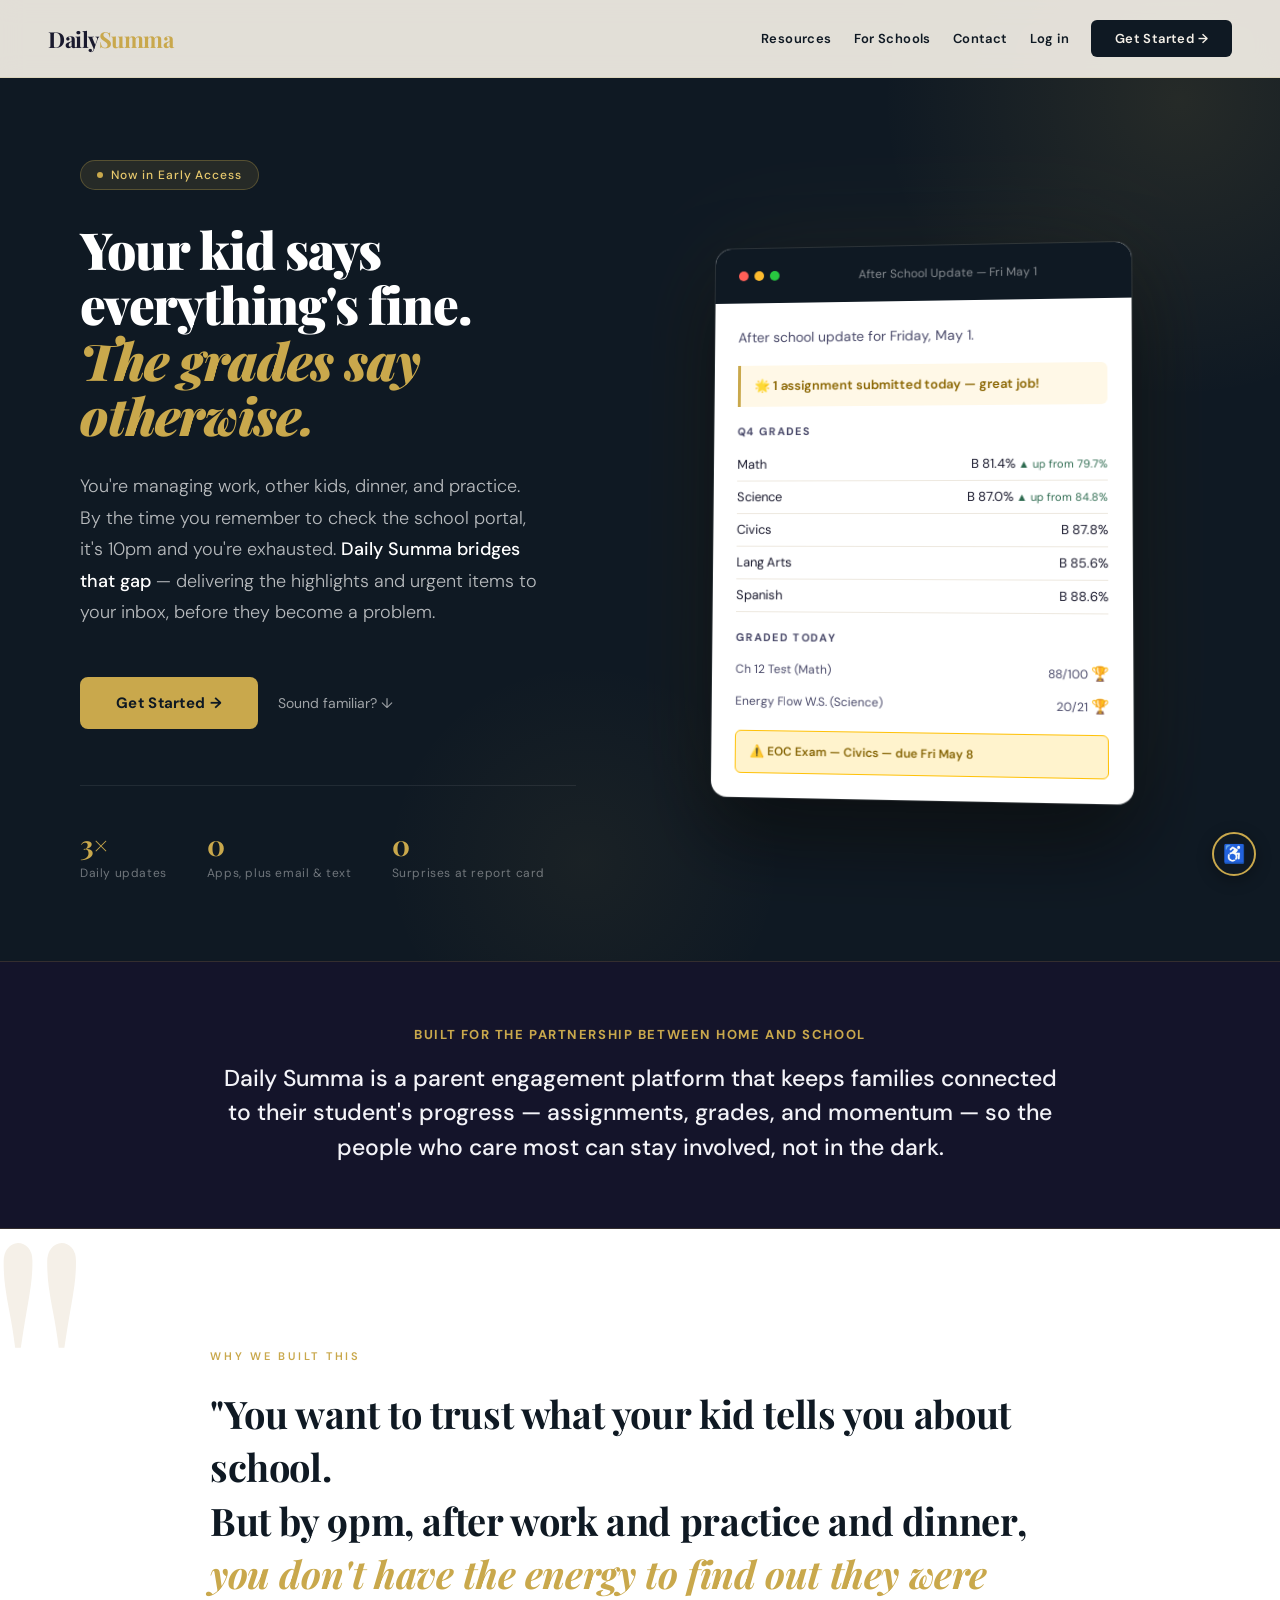
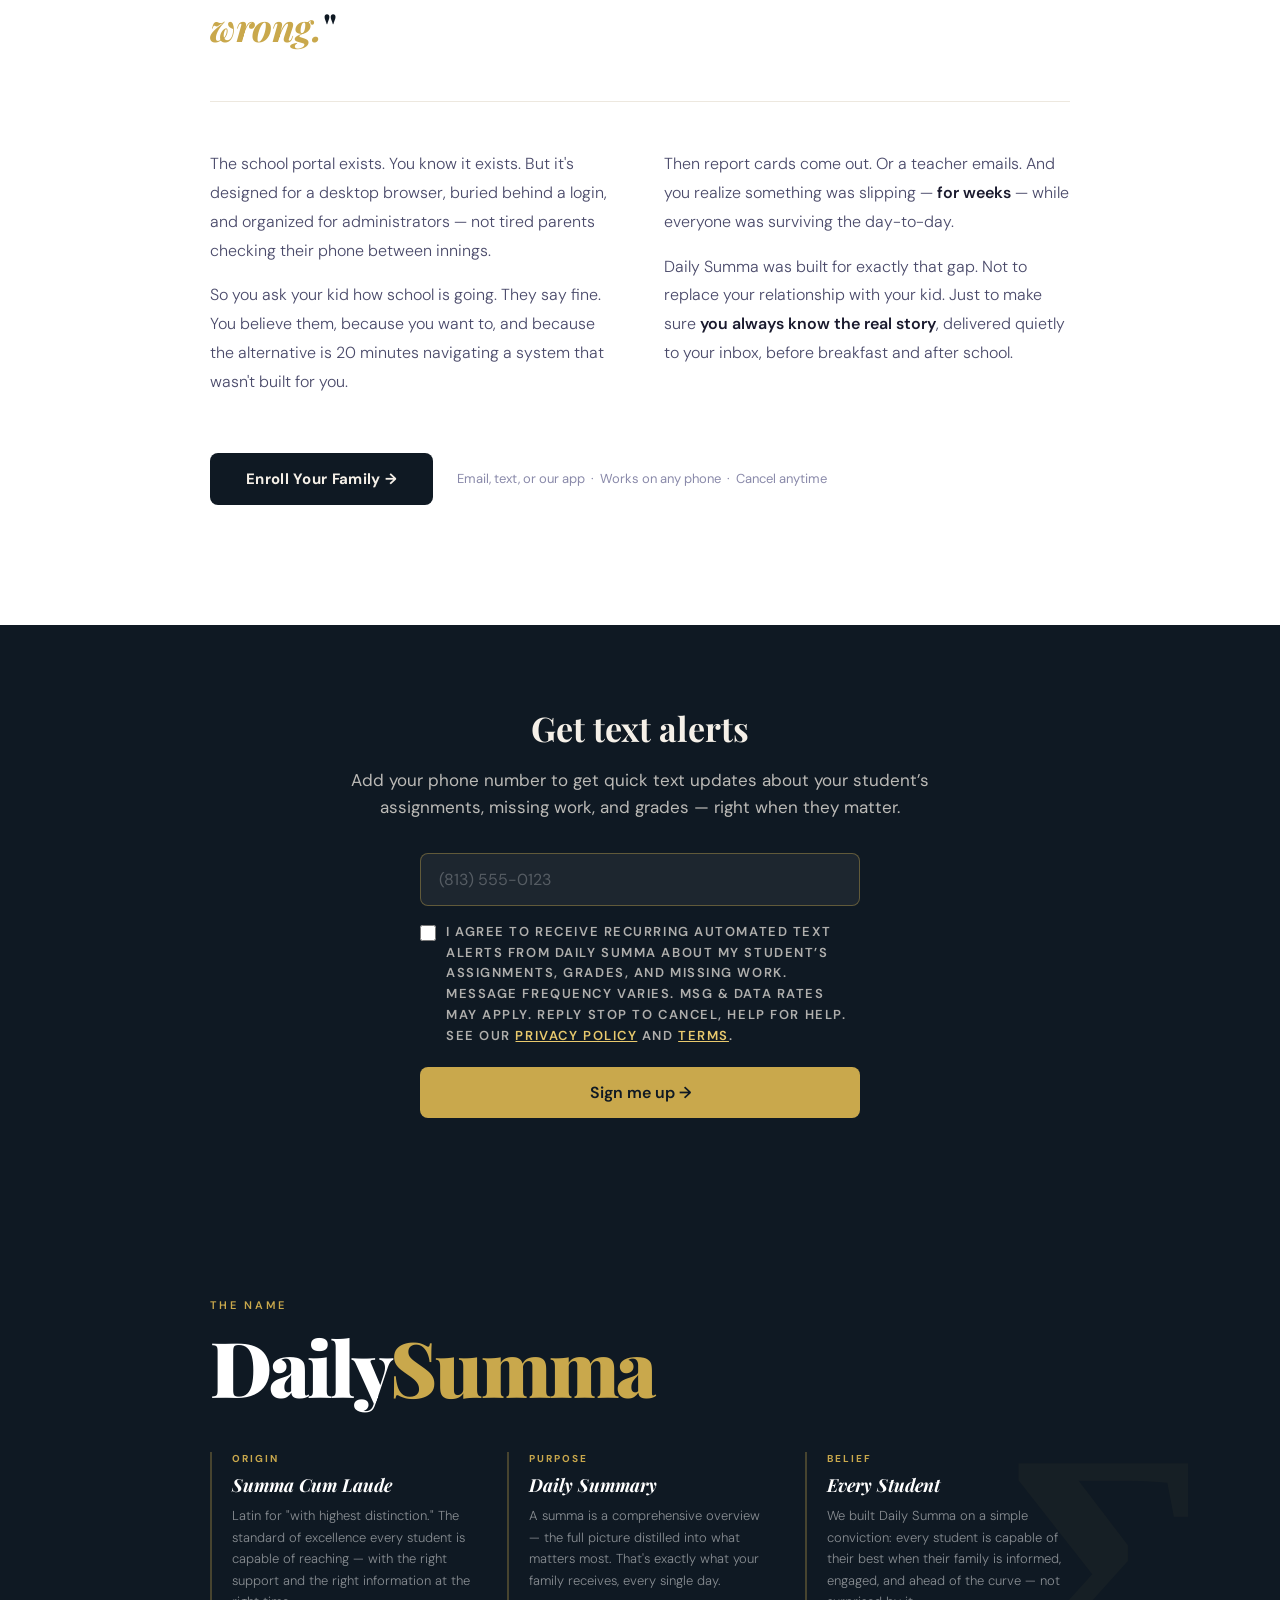
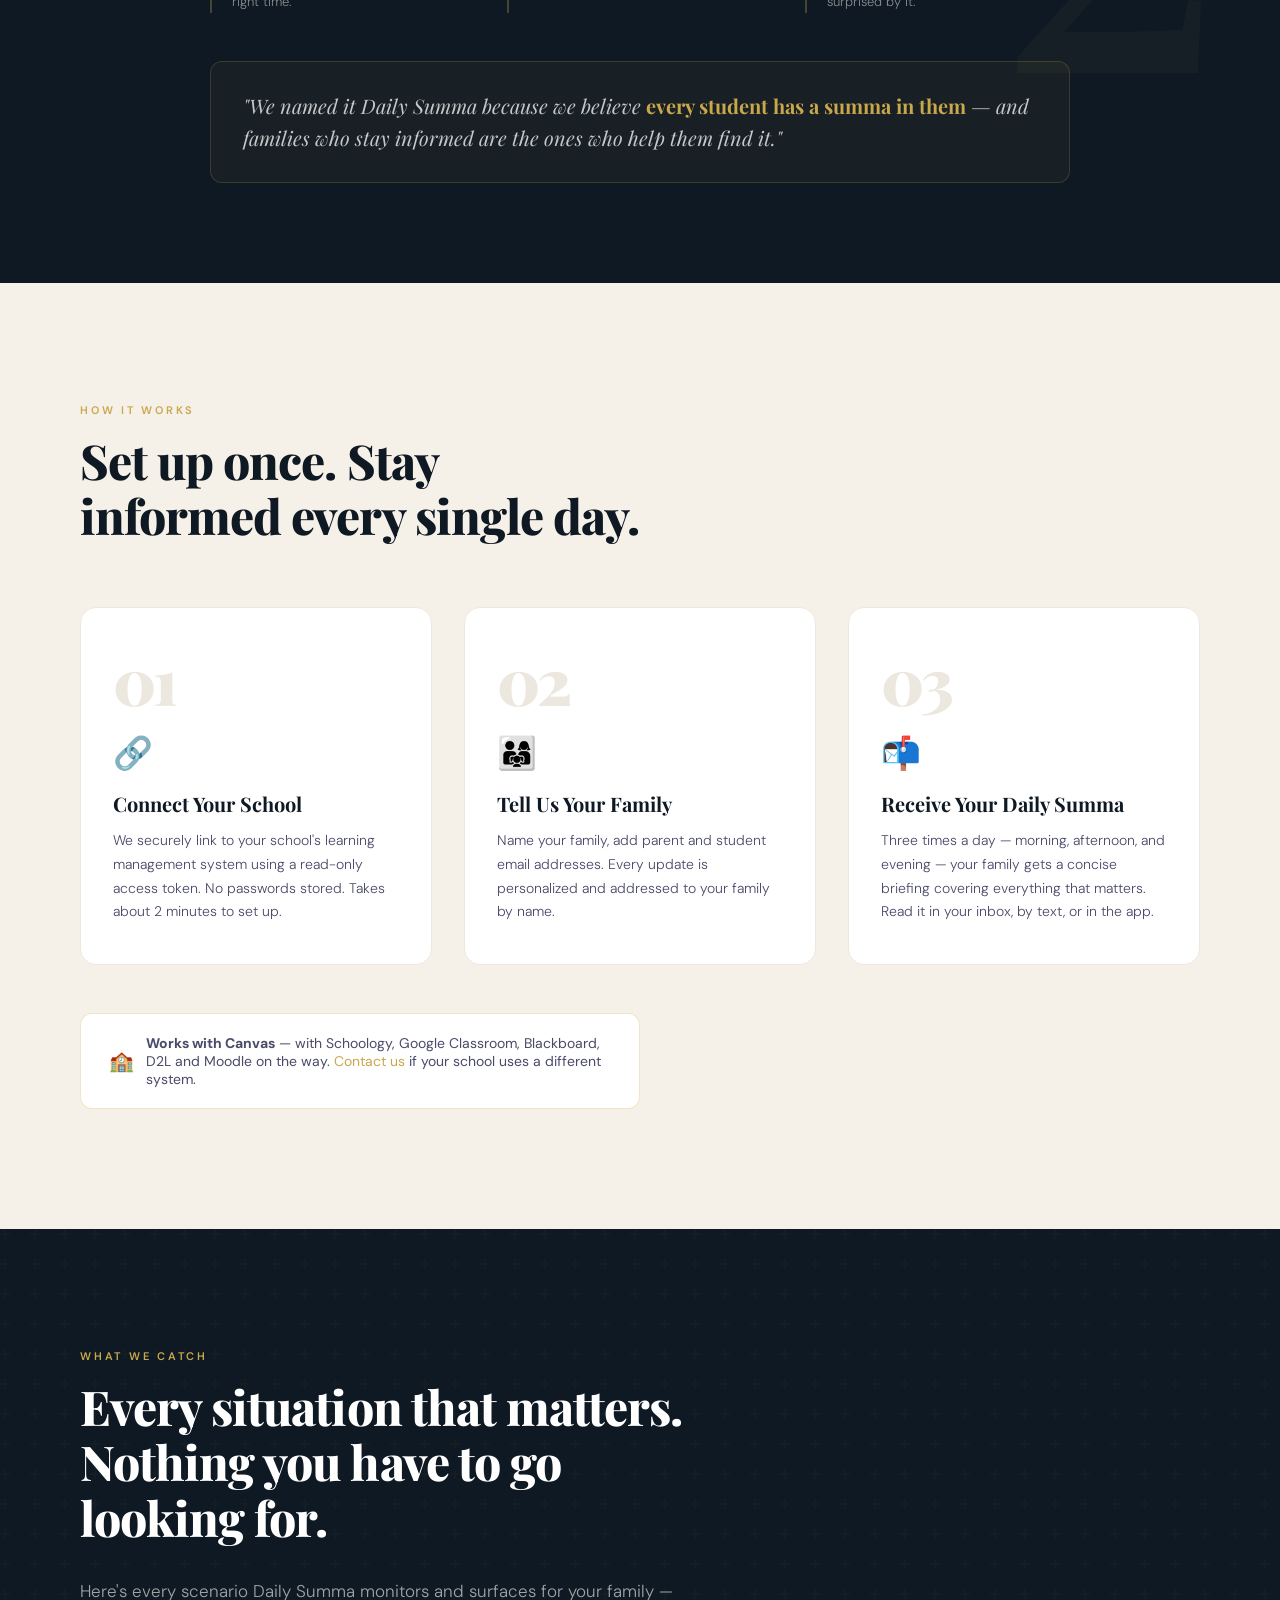
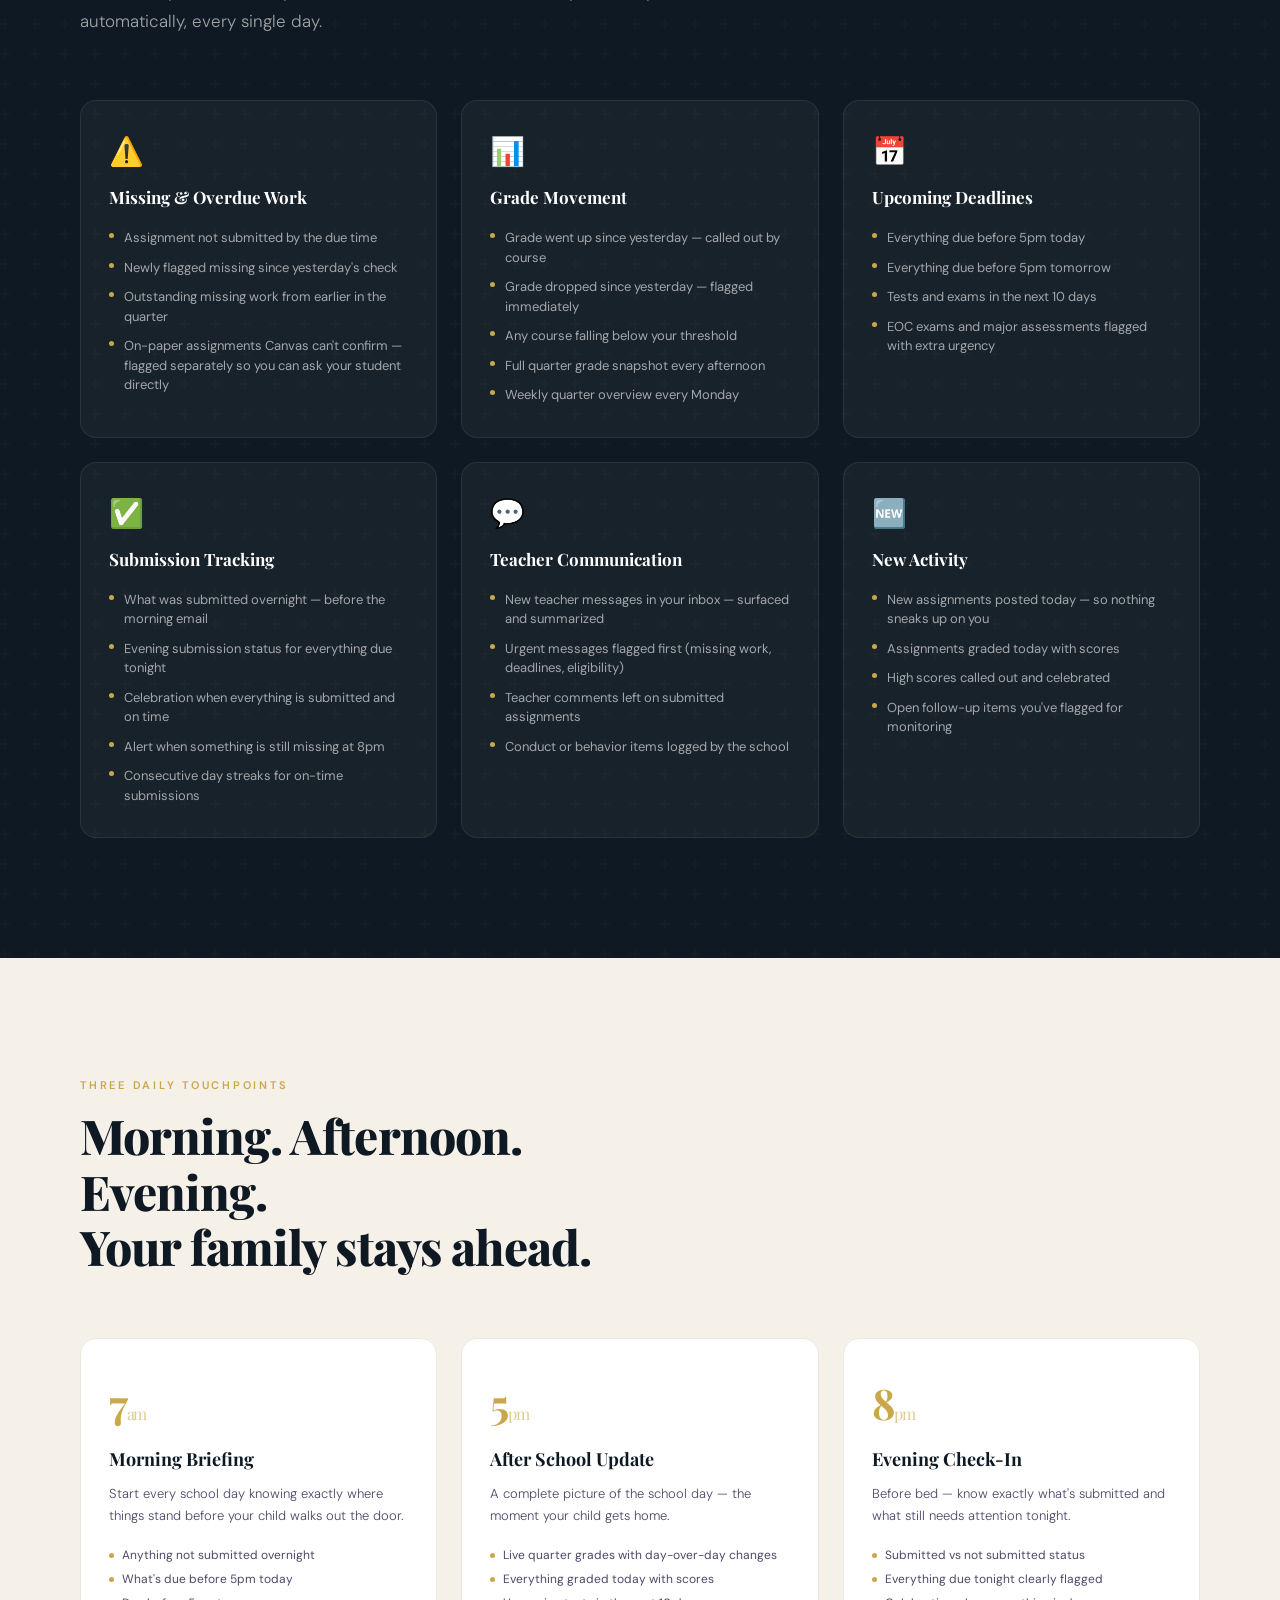
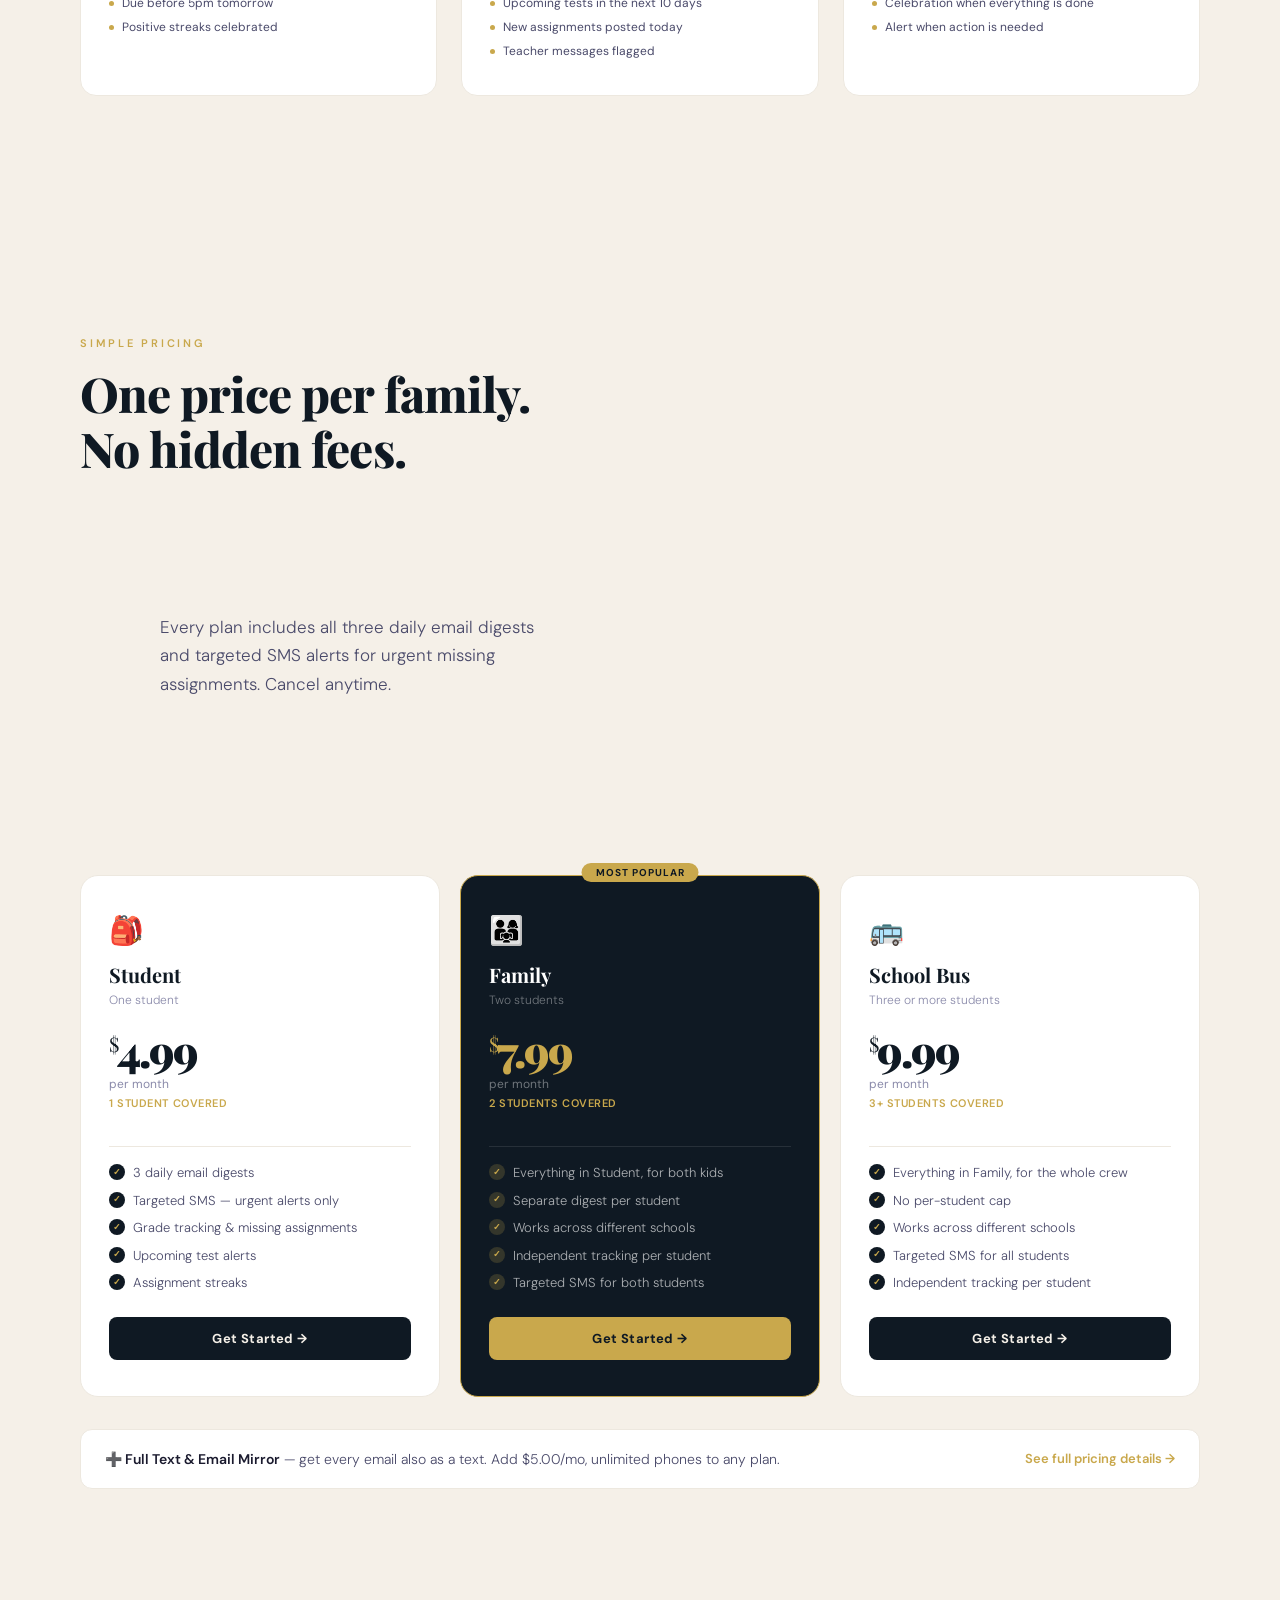
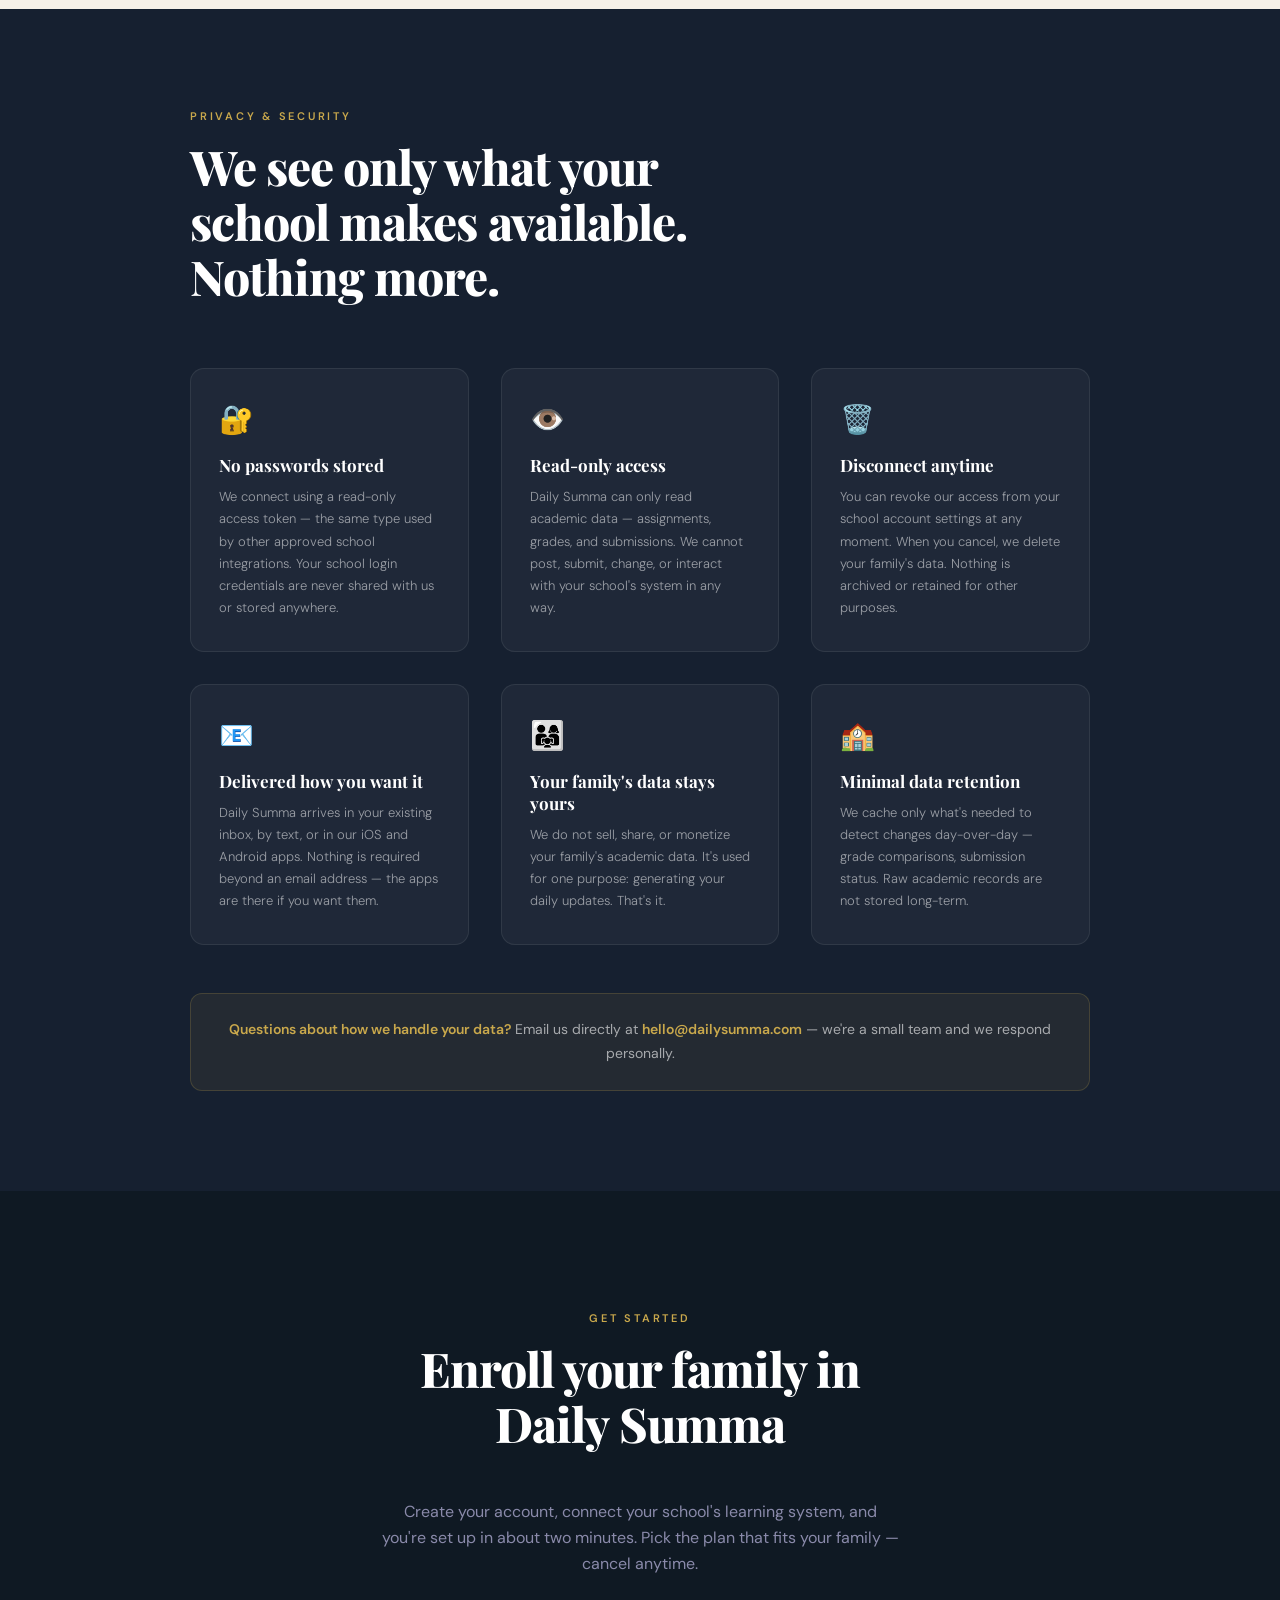
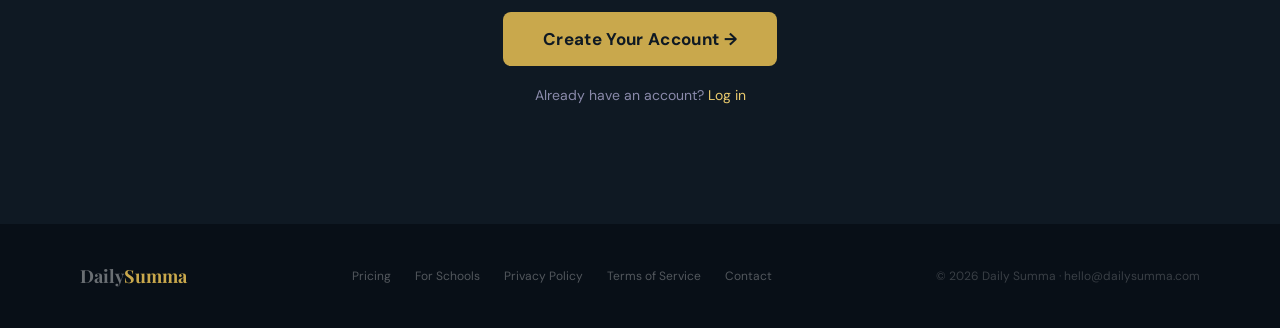
==== commit 8a855eb2: "Site: apps exist, Canvas only, no absolute deletion claim The site said 'no app to install', 'email " ====
--- a/index.html
+++ b/index.html
@@ -1350,18 +1350,23 @@
     .pricing-section { padding: 64px 24px; }
   }
 </style>
+  <link rel="stylesheet" href="/nav.css">
 </head>
 <body>
 <a href="#main-content" class="skip-nav">Skip to main content</a>
 
 <!-- NAV -->
 <nav>
-  <a href="/" class="nav-logo" style="text-decoration:none; color:inherit;">Daily<span>Summa</span></a>
+  <div class="nav-top">
+    <a href="/" class="nav-logo" style="text-decoration:none; color:inherit;">Daily<span>Summa</span></a>
+    <a href="/signup" class="nav-cta nav-cta-mobile">Get Started →</a>
+  </div>
   <div class="nav-actions">
     <a href="/resources/" class="nav-login">Resources</a>
+    <a href="/schools" class="nav-login">For Schools</a>
     <a href="/contact" class="nav-login">Contact</a>
     <a href="/login" class="nav-login">Log in</a>
-    <a href="/signup" class="nav-cta">Get Started →</a>
+    <a href="/signup" class="nav-cta nav-cta-desktop">Get Started →</a>
   </div>
 </nav>
 
@@ -1395,7 +1400,7 @@
       </div>
       <div class="stat-item">
         <div class="stat-number">0</div>
-        <div class="stat-label">Logins required</div>
+        <div class="stat-label">Apps, plus email &amp; text</div>
       </div>
       <div class="stat-item">
         <div class="stat-number">0</div>
@@ -1491,8 +1496,29 @@
 
     <div class="story-cta">
       <a href="/signup" class="btn-dark">Enroll Your Family →</a>
-      <span class="story-note">No app to install &nbsp;·&nbsp; Works on any phone &nbsp;·&nbsp; Cancel anytime</span>
-    </div>
+      <span class="story-note">Email, text, or our app &nbsp;·&nbsp; Works on any phone &nbsp;·&nbsp; Cancel anytime</span>
+    </div>
+  </div>
+</section>
+<!-- SMS OPT-IN -->
+<section class="sms-optin" aria-labelledby="sms-heading" style="background:var(--navy); padding:80px 48px;">
+  <div style="max-width:620px; margin:0 auto; text-align:center;">
+    <h2 id="sms-heading" style="font-family:'Playfair Display',serif; font-size:34px; color:var(--cream); margin-bottom:16px;">Get text alerts</h2>
+    <p style="color:rgba(245,240,232,0.75); font-size:17px; line-height:1.6; margin-bottom:32px;">
+      Add your phone number to get quick text updates about your student&rsquo;s assignments, missing work, and grades &mdash; right when they matter.
+    </p>
+    <form method="POST" action="/sms-signup" style="max-width:440px; margin:0 auto; text-align:left;">
+      <input type="tel" name="phone" placeholder="(813) 555-0123" required
+             style="width:100%; padding:15px 18px; border-radius:8px; border:1px solid rgba(201,168,76,0.4); background:rgba(255,255,255,0.06); color:var(--cream); font-size:16px; margin-bottom:16px; font-family:'DM Sans',sans-serif;">
+      <label style="display:flex; align-items:flex-start; gap:10px; color:rgba(245,240,232,0.7); font-size:13px; line-height:1.6; margin-bottom:20px; cursor:pointer;">
+        <input type="checkbox" name="sms_consent" required style="margin-top:3px; flex-shrink:0; width:16px; height:16px; cursor:pointer;">
+        <span>I agree to receive recurring automated text alerts from Daily Summa about my student&rsquo;s assignments, grades, and missing work. Message frequency varies. Msg &amp; data rates may apply. Reply STOP to cancel, HELP for help. See our <a href="/privacy" style="color:var(--gold-light); text-decoration:underline;">Privacy Policy</a> and <a href="/terms" style="color:var(--gold-light); text-decoration:underline;">Terms</a>.</span>
+      </label>
+      <button type="submit"
+              style="width:100%; padding:15px; border-radius:8px; border:none; background:var(--gold); color:var(--navy); font-size:16px; font-weight:600; cursor:pointer; font-family:'DM Sans',sans-serif;">
+        Sign me up &rarr;
+      </button>
+    </form>
   </div>
 </section>
 
@@ -1548,13 +1574,13 @@
       <div class="how-number">03</div>
       <span class="how-icon">📬</span>
       <div class="how-title">Receive Your Daily Summa</div>
-      <div class="how-desc">Three times a day — morning, afternoon, and evening — your family gets a concise briefing covering everything that matters. No login required.</div>
+      <div class="how-desc">Three times a day — morning, afternoon, and evening — your family gets a concise briefing covering everything that matters. Read it in your inbox, by text, or in the app.</div>
     </div>
   </div>
 
   <div class="how-note">
     <span class="how-note-icon">🏫</span>
-    <span><strong>Works with Canvas and Google Classroom</strong> — with Blackboard, D2L, Moodle, and more on the way. <a href="mailto:hello@dailysumma.com" style="color:var(--gold); text-decoration:none;">Contact us</a> if your school uses a different system.</span>
+    <span><strong>Works with Canvas</strong> — with Schoology, Google Classroom, Blackboard, D2L and Moodle on the way. <a href="mailto:hello@dailysumma.com" style="color:var(--gold); text-decoration:none;">Contact us</a> if your school uses a different system.</span>
   </div>
 </section>
 
@@ -1694,7 +1720,7 @@
       <span class="pricing-plan-icon">🎒</span>
       <div class="pricing-plan-name">Student</div>
       <div class="pricing-plan-sub">One student</div>
-      <div class="pricing-plan-amount"><sup>$</sup>3.99</div>
+      <div class="pricing-plan-amount"><sup>$</sup>4.99</div>
       <div class="pricing-plan-period">per month</div>
       <div class="pricing-plan-kids">1 student covered</div>
       <div class="pricing-plan-divider"></div>
@@ -1713,7 +1739,7 @@
       <span class="pricing-plan-icon">👨‍👩‍👧</span>
       <div class="pricing-plan-name">Family</div>
       <div class="pricing-plan-sub">Two students</div>
-      <div class="pricing-plan-amount"><sup>$</sup>6.99</div>
+      <div class="pricing-plan-amount"><sup>$</sup>7.99</div>
       <div class="pricing-plan-period">per month</div>
       <div class="pricing-plan-kids">2 students covered</div>
       <div class="pricing-plan-divider"></div>
@@ -1748,7 +1774,7 @@
   </div>
 
   <div class="pricing-footer">
-    <div class="pricing-footer-text"><strong>➕ Full Text &amp; Email Mirror</strong> — get every email also as a text. Add $2/mo to any plan.</div>
+    <div class="pricing-footer-text"><strong>➕ Full Text &amp; Email Mirror</strong> — get every email also as a text. Add $5.00/mo, unlimited phones to any plan.</div>
     <a href="/pricing" class="pricing-footer-link">See full pricing details →</a>
   </div>
 
@@ -1775,12 +1801,12 @@
       <div class="trust-item">
         <span class="trust-icon">🗑️</span>
         <div class="trust-title">Disconnect anytime</div>
-        <div class="trust-desc">You can revoke our access from your school account settings at any moment. When you cancel, we delete your family's data. No retention, no archives, no exceptions.</div>
+        <div class="trust-desc">You can revoke our access from your school account settings at any moment. When you cancel, we delete your family's data. Nothing is archived or retained for other purposes.</div>
       </div>
       <div class="trust-item">
         <span class="trust-icon">📧</span>
-        <div class="trust-title">Email only — no app</div>
-        <div class="trust-desc">Daily Summa is delivered to your existing inbox. There's nothing to download, no account to manage, and no app requesting permissions on your phone.</div>
+        <div class="trust-title">Delivered how you want it</div>
+        <div class="trust-desc">Daily Summa arrives in your existing inbox, by text, or in our iOS and Android apps. Nothing is required beyond an email address — the apps are there if you want them.</div>
       </div>
       <div class="trust-item">
         <span class="trust-icon">👨‍👩‍👧</span>
@@ -1834,6 +1860,7 @@
   <div class="footer-logo">Daily<span>Summa</span></div>
   <div class="footer-links" style="display:flex; gap:24px;">
     <a href="/pricing" style="font-size:12px; color:rgba(255,255,255,0.3); text-decoration:none;">Pricing</a>
+    <a href="/schools" style="font-size:12px; color:rgba(255,255,255,0.3); text-decoration:none;">For Schools</a>
     <a href="/privacy" style="font-size:12px; color:rgba(255,255,255,0.3); text-decoration:none;">Privacy Policy</a>
     <a href="/terms" style="font-size:12px; color:rgba(255,255,255,0.3); text-decoration:none;">Terms of Service</a>
     <a href="mailto:hello@dailysumma.com" style="font-size:12px; color:rgba(255,255,255,0.3); text-decoration:none;">Contact</a>
--- a/nav.css
+++ b/nav.css
@@ -0,0 +1,68 @@
+/* Daily Summa - shared marketing nav.
+ *
+ * Every page carried its own copy of the nav CSS, so a mobile fix was a
+ * ten-file change and the tenth was always the one that got missed. This is
+ * the one definition. Pages link it; nothing redefines it.
+ *
+ * Aug 30 2026: the nav had NO breakpoint at all. On a phone the logo collided
+ * with the first link, "For Schools" wrapped mid-word, and "Get Started" ran
+ * off the right edge.
+ *
+ * Two rows rather than a hamburger: nothing is hidden behind a tap and the
+ * CTA stays visible, which matters on the page whose job is signup.
+ *
+ * Markup contract:
+ *   <nav>
+ *     <div class="nav-top">            (logo + mobile CTA; display:contents on desktop)
+ *       <a class="nav-logo">
+ *       <a class="nav-cta nav-cta-mobile">
+ *     </div>
+ *     <div class="nav-actions">
+ *       <a class="nav-login"> x N
+ *       <a class="nav-cta nav-cta-desktop">
+ *     </div>
+ *   </nav>
+ */
+
+.nav-top { display: contents; }
+.nav-cta-mobile { display: none; }
+
+@media (max-width: 760px) {
+  nav {
+    flex-direction: column;
+    align-items: stretch;
+    padding: 12px 18px 10px;
+    gap: 10px;
+  }
+  .nav-top {
+    display: flex;
+    align-items: center;
+    justify-content: space-between;
+    gap: 12px;
+  }
+  .nav-logo { font-size: 20px; }
+  .nav-actions {
+    justify-content: space-between;
+    gap: 8px;
+    width: 100%;
+  }
+  /* "For Schools" must not break across two lines. */
+  .nav-login { font-size: 12.5px; white-space: nowrap; }
+  .nav-cta {
+    padding: 8px 14px;
+    font-size: 12.5px;
+    white-space: nowrap;
+    flex: 0 0 auto;
+  }
+  .nav-cta-mobile  { display: inline-block; }
+  .nav-cta-desktop { display: none; }
+
+  /* Pages with a two-item nav (pricing: logo + CTA; privacy/terms: logo +
+     back link) do not need two rows -- one row that fits is better. */
+  nav:not(:has(.nav-actions)) {
+    flex-direction: row;
+    align-items: center;
+    justify-content: space-between;
+  }
+  .nav-back { font-size: 12.5px; white-space: nowrap; }
+}
